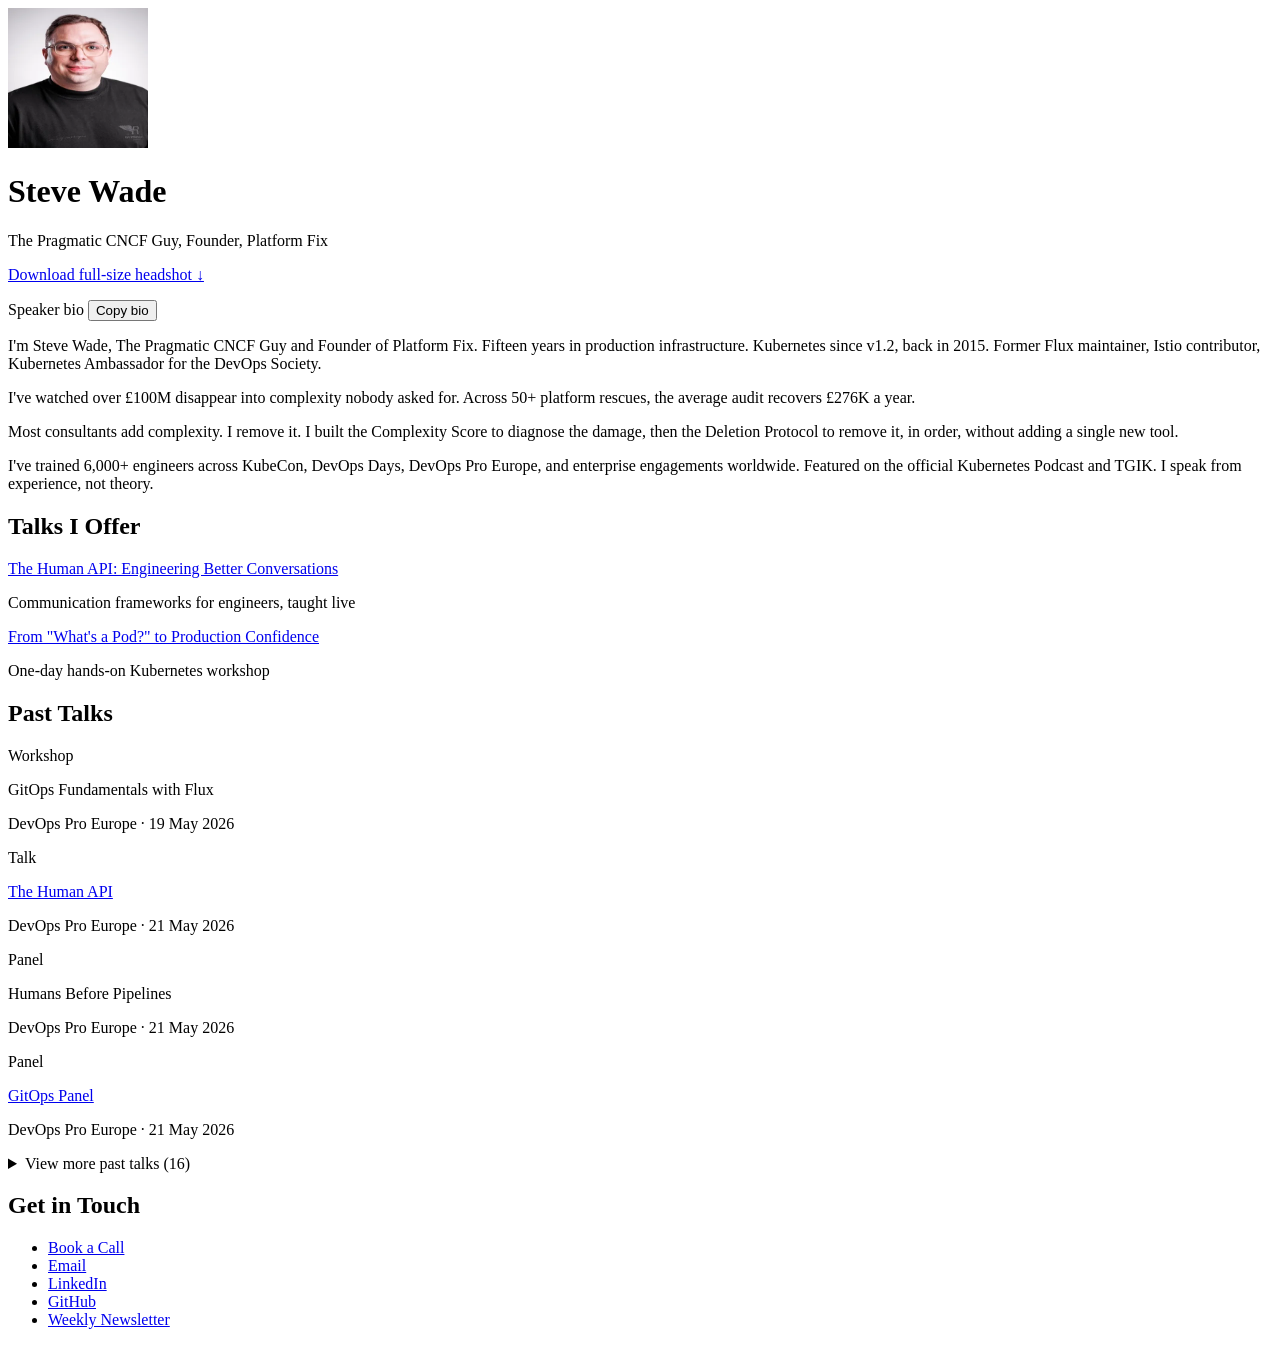
==== site/index.html @ 8104045b "fix(seo): lengthen titles and descriptions to target ranges Homepage title was 21 chars, Human API t" ====
<!DOCTYPE html>
<html lang="en">
<head>
<meta charset="utf-8">
<title>Steve Wade | Kubernetes &amp; Platform Engineering Speaker</title>
<meta name="description" content="Steve Wade, Founder of Platform Fix, speaks on Kubernetes, GitOps, and platform engineering. Speaker bio, headshot, and past talks for conference organisers.">
<meta name="viewport" content="width=device-width, initial-scale=1">
<link rel="canonical" href="https://speaking.stevenwade.xyz/">
<link rel="stylesheet" href="/theme.css">
<meta property="og:type" content="website">
<meta property="og:title" content="Steve Wade | Kubernetes &amp; Platform Engineering Speaker">
<meta property="og:description" content="Steve Wade, Founder of Platform Fix, speaks on Kubernetes, GitOps, and platform engineering. Speaker bio, headshot, and past talks for conference organisers.">
<meta property="og:url" content="https://speaking.stevenwade.xyz/">
<meta property="og:image" content="https://speaking.stevenwade.xyz/og-image.jpg">
<meta name="twitter:card" content="summary_large_image">
<meta name="twitter:title" content="Steve Wade | Kubernetes &amp; Platform Engineering Speaker">
<meta name="twitter:description" content="Steve Wade, Founder of Platform Fix, speaks on Kubernetes, GitOps, and platform engineering. Speaker bio, headshot, and past talks for conference organisers.">
<meta name="twitter:image" content="https://speaking.stevenwade.xyz/og-image.jpg">
<script type="application/ld+json">
{
  "@context": "https://schema.org",
  "@type": "Person",
  "name": "Steve Wade",
  "jobTitle": "Founder",
  "worksFor": {
    "@type": "Organization",
    "name": "Platform Fix",
    "url": "https://platformfix.com"
  },
  "url": "https://speaking.stevenwade.xyz/",
  "image": "https://speaking.stevenwade.xyz/headshot.jpg",
  "description": "Steve Wade, The Pragmatic CNCF Guy and Founder of Platform Fix. Fifteen years in production infrastructure, former Flux maintainer and Istio contributor.",
  "sameAs": [
    "https://www.linkedin.com/in/stevendavidwade",
    "https://github.com/swade1987"
  ]
}
</script>
</head>
<body>
<main>
  <div class="profile">
    <img src="headshot-thumb.webp" alt="Steve Wade headshot" width="140" height="140">
    <div>
      <h1>Steve Wade</h1>
      <p class="tagline">The Pragmatic CNCF Guy, Founder, Platform Fix</p>
      <p class="download-link"><a class="btn" href="headshot.jpg" download="steve-wade-headshot.jpg">Download full-size headshot &darr;</a></p>
    </div>
  </div>

  <section class="card" id="bio-text">
    <div class="bio-header">
      <span class="bio-label">Speaker bio</span>
      <button class="btn" onclick="copyBio(this)" type="button">Copy bio</button>
    </div>
    <p>I'm Steve Wade, The Pragmatic CNCF Guy and Founder of Platform Fix. Fifteen years in production infrastructure. Kubernetes since v1.2, back in 2015. Former Flux maintainer, Istio contributor, Kubernetes Ambassador for the DevOps Society.</p>
    <p>I've watched over &pound;100M disappear into complexity nobody asked for. Across 50+ platform rescues, the average audit recovers &pound;276K a year.</p>
    <p>Most consultants add complexity. I remove it. I built the Complexity Score to diagnose the damage, then the Deletion Protocol to remove it, in order, without adding a single new tool.</p>
    <p>I've trained 6,000+ engineers across KubeCon, DevOps Days, DevOps Pro Europe, and enterprise engagements worldwide. Featured on the official Kubernetes Podcast and TGIK. I speak from experience, not theory.</p>
  </section>

  <script>
    function copyBio(btn) {
      var paras = document.querySelectorAll('#bio-text p');
      var text = Array.prototype.map.call(paras, function (p) { return p.textContent; }).join('\n\n');
      navigator.clipboard.writeText(text).then(function () {
        var original = btn.textContent;
        btn.textContent = 'Copied!';
        setTimeout(function () { btn.textContent = original; }, 1800);
      });
    }
  </script>

  <h2>Talks I Offer</h2>

  <div class="talk">
    <p class="talk-title"><a href="/the-human-api/">The Human API: Engineering Better Conversations</a></p>
    <p class="talk-meta">Communication frameworks for engineers, taught live</p>
  </div>

  <div class="talk">
    <p class="talk-title"><a href="/kubernetes-workshop/">From "What's a Pod?" to Production Confidence</a></p>
    <p class="talk-meta">One-day hands-on Kubernetes workshop</p>
  </div>

  <h2>Past Talks</h2>

  <div class="talk">
    <span class="talk-type">Workshop</span>
    <p class="talk-title">GitOps Fundamentals with Flux</p>
    <p class="talk-meta">DevOps Pro Europe &middot; 19 May 2026</p>
  </div>

  <div class="talk">
    <span class="talk-type">Talk</span>
    <p class="talk-title"><a href="https://youtu.be/2fij_Pv7ZSc" target="_blank" rel="noopener noreferrer">The Human API</a></p>
    <p class="talk-meta">DevOps Pro Europe &middot; 21 May 2026</p>
  </div>

  <div class="talk">
    <span class="talk-type">Panel</span>
    <p class="talk-title">Humans Before Pipelines</p>
    <p class="talk-meta">DevOps Pro Europe &middot; 21 May 2026</p>
  </div>

  <div class="talk">
    <span class="talk-type">Panel</span>
    <p class="talk-title"><a href="https://www.youtube.com/watch?v=1X2pYJEG4f4" target="_blank" rel="noopener noreferrer">GitOps Panel</a></p>
    <p class="talk-meta">DevOps Pro Europe &middot; 21 May 2026</p>
  </div>

  <details class="archive">
    <summary>View more past talks (16)</summary>

    <div class="archive-year">
      <h3>2026</h3>
      <ul class="archive-list">
        <li><a href="https://www.youtube.com/watch?v=ks_AOMNWQWc" target="_blank" rel="noopener noreferrer">&#127909; The Human API</a><span class="archive-venue">DevOps Society Meetup, Manchester</span></li>
      </ul>
    </div>

    <div class="archive-year">
      <h3>2025</h3>
      <ul class="archive-list">
        <li><a href="https://youtu.be/XFYAQLcTFgk?si=hisuAzsp-po0Euwy" target="_blank" rel="noopener noreferrer">&#127909; The Killer Question: How One Sentence Can Transform Your Engineering Career</a><span class="archive-venue">DevFest 2025, Prague</span></li>
        <li><a href="https://youtu.be/n9u12Jeu8aQ?si=WBEaSWqlcIb8wBUz" target="_blank" rel="noopener noreferrer">&#127909; The CFO Question That Exposed &pound;2.3M in Hidden Risk</a><span class="archive-venue">BitSummit 2025, Hamburg</span></li>
        <li><a href="https://youtu.be/y7paDQ8Ic0w?si=UZNd16hfWr17sKcZ" target="_blank" rel="noopener noreferrer">&#127909; How GitOps Enabled Us to Answer an Unanswerable Question</a><span class="archive-venue">DevOps Pro Europe 2025</span></li>
        <li><a href="https://youtu.be/Pmba7R4_4oU?si=Wd9U8ZKTgesaHx2R" target="_blank" rel="noopener noreferrer">&#127909; Cloud Native Wheel of Fortune</a><span class="archive-venue">KubeCon EU 2025, London</span></li>
        <li><a href="https://youtu.be/_0IAqK4pv-U?si=IsDF3-JOT4vLPnkZ" target="_blank" rel="noopener noreferrer">&#127909; The Human API</a><span class="archive-venue">SRE Days London</span></li>
        <li><a href="https://www.youtube.com/watch?v=uN-zcIQXL70" target="_blank" rel="noopener noreferrer">&#127909; The Human API</a><span class="archive-venue">DevOps Society x Veracode Meetup, London</span></li>
      </ul>
    </div>

    <div class="archive-year">
      <h3>2024</h3>
      <ul class="archive-list">
        <li><a href="https://www.youtube.com/watch?v=4kyrSHQuDTk" target="_blank" rel="noopener noreferrer">&#127909; From Free-Kicks to Git Commits</a><span class="archive-venue">KCD UK and others</span></li>
        <li><a href="https://open.spotify.com/episode/6Cvyct2mT0p7BdOMbfkCv9?si=8f26a2a396c64578" target="_blank" rel="noopener noreferrer">&#127911; DevSecOps Overflow Podcast, S4E8</a><span class="archive-venue">Podcast</span></li>
        <li><a href="https://open.spotify.com/episode/0C7IUJ1dolPYDisKfCgA8K?si=G1m0zz_iRvegDjMHFjxdKA" target="_blank" rel="noopener noreferrer">&#127911; We Chat Tech Podcast, Episode 001</a><span class="archive-venue">Podcast</span></li>
        <li><a href="https://www.youtube.com/watch?v=qJ6UhKfJ3HU" target="_blank" rel="noopener noreferrer">&#127909; The Power of One Question: How GitOps Changed Everything!</a><span class="archive-venue">Civo Navigate Europe, Berlin</span></li>
        <li><a href="https://youtu.be/1IFkQylBrYo" target="_blank" rel="noopener noreferrer">&#127909; How a Football Injury Led to a Cloud-Native Career: The Ultimate Career Pivot!</a><span class="archive-venue">Civo Navigate Europe, Berlin</span></li>
        <li><a href="https://youtu.be/Xa1fjHHfeXg?si=ZU8HqPqwvT7RtdhY" target="_blank" rel="noopener noreferrer">&#127909; The Unanswerable Question</a><span class="archive-venue">DevOps Society</span></li>
      </ul>
    </div>

    <div class="archive-year">
      <h3>2020&ndash;2022</h3>
      <ul class="archive-list">
        <li><a href="https://kubernetespodcast.com/episode/183-consulting/" target="_blank" rel="noopener noreferrer">&#127911; Kubernetes Podcast from Google, Episode 183</a><span class="archive-venue">Podcast</span></li>
        <li><a href="https://www.youtube.com/watch?v=s9zjayZ1oxA" target="_blank" rel="noopener noreferrer">&#127909; Infrastructure as Code &amp; GitOps</a><span class="archive-venue">Rawkode Live</span></li>
        <li><a href="https://www.youtube.com/watch?v=F70wRexHIwg" target="_blank" rel="noopener noreferrer">&#127909; TGIK 127: Introduction to GitOps</a><span class="archive-venue">with Duffie Cooley</span></li>
      </ul>
    </div>
  </details>

  <h2>Get in Touch</h2>
  <ul class="contact-list">
    <li><a href="https://calendly.com/platformfixer/conference-speaking-inquiry" target="_blank" rel="noopener noreferrer">Book a Call</a></li>
    <li><a href="mailto:steve@platformfix.com">Email</a></li>
    <li><a href="https://www.linkedin.com/in/stevendavidwade" target="_blank" rel="noopener noreferrer">LinkedIn</a></li>
    <li><a href="https://github.com/swade1987" target="_blank" rel="noopener noreferrer">GitHub</a></li>
    <li><a href="https://newsletter.platformfix.com/?utm_source=conference&amp;utm_campaign=speaking-site" target="_blank" rel="noopener noreferrer">Weekly Newsletter</a></li>
  </ul>
</main>
</body>
</html>
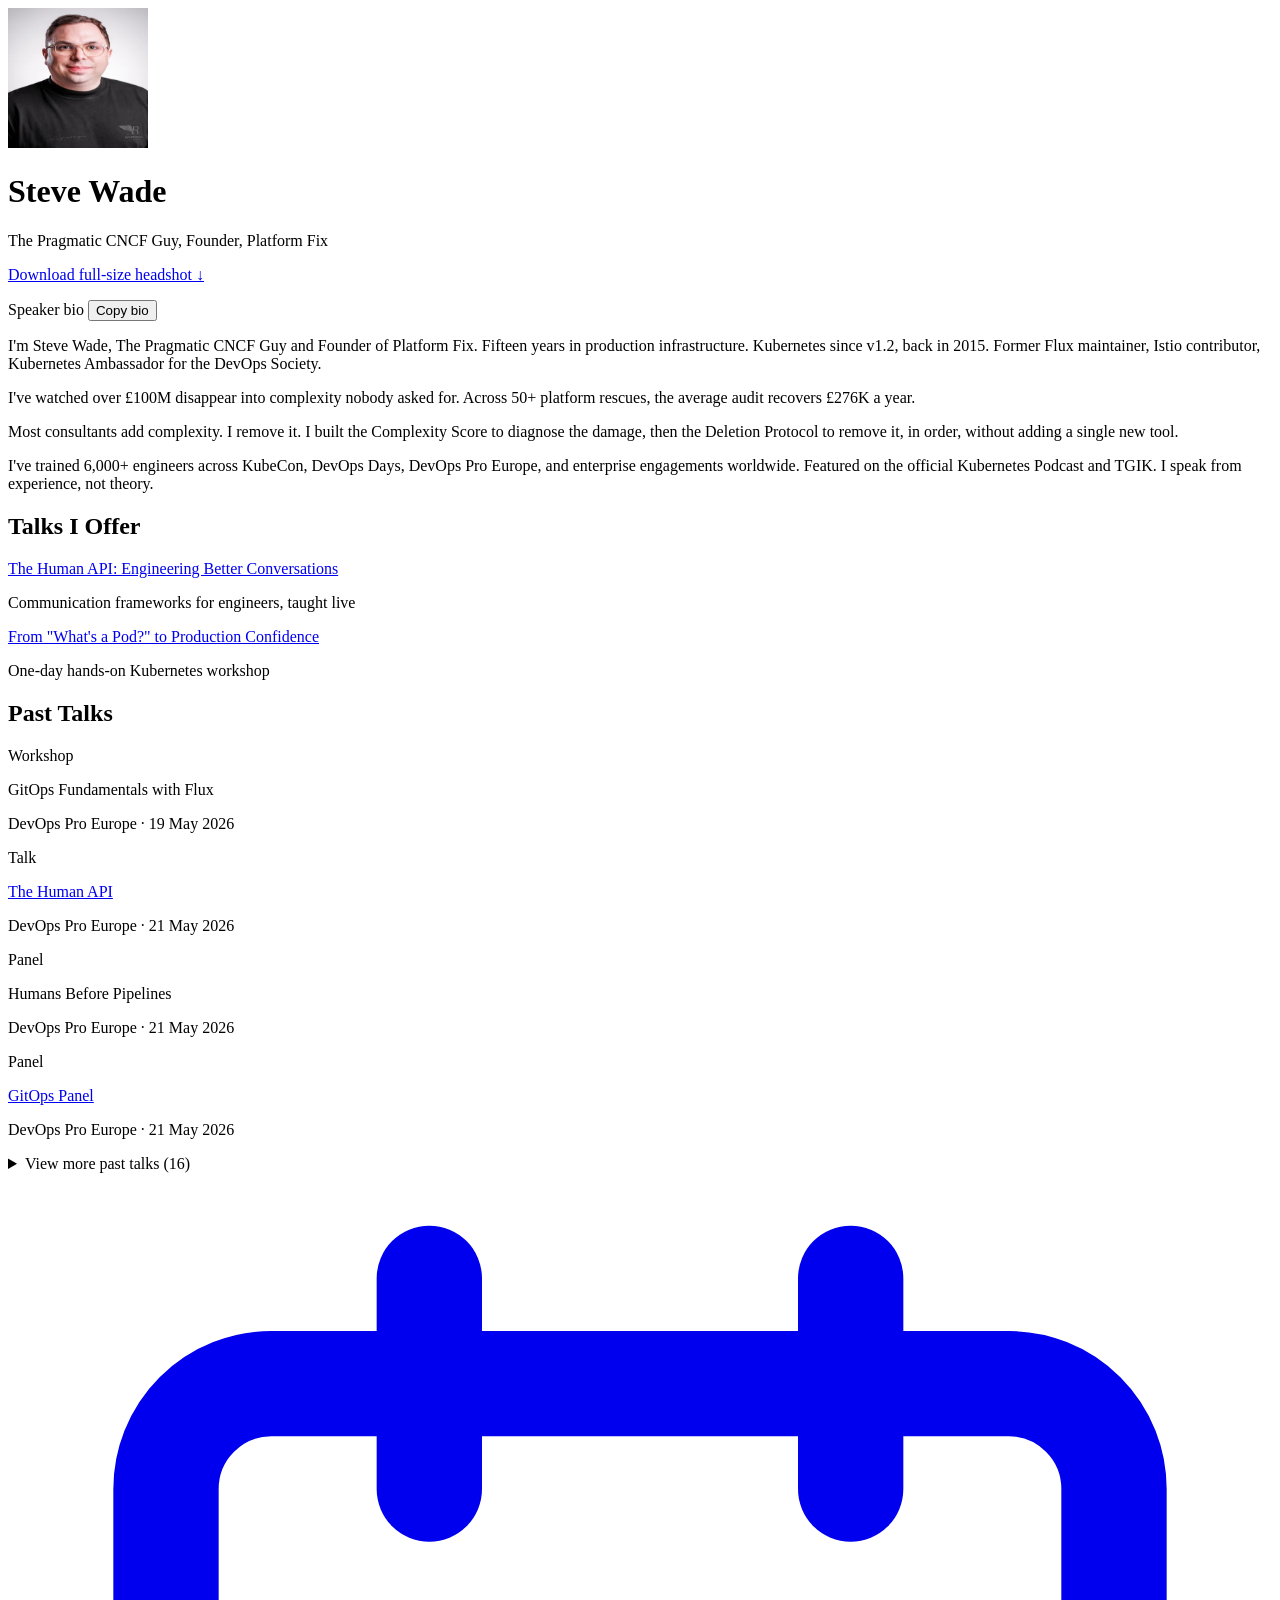
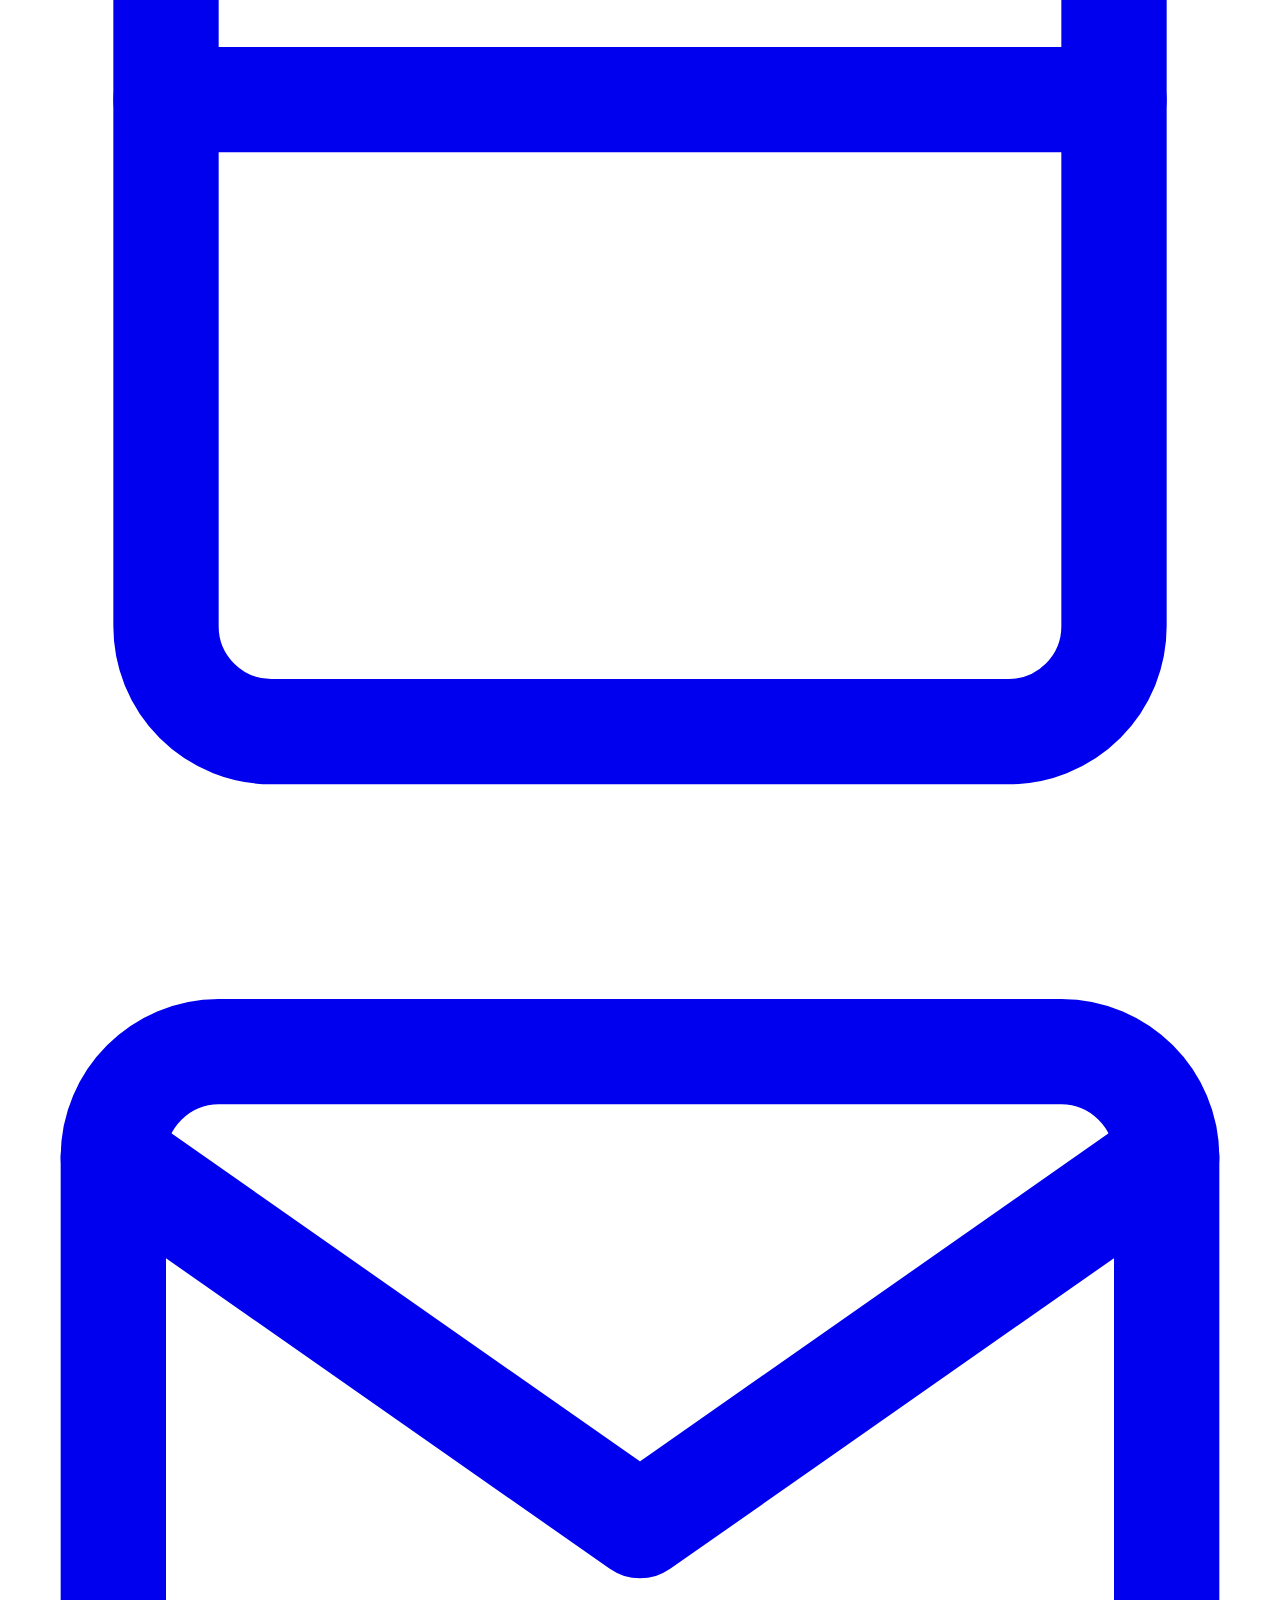
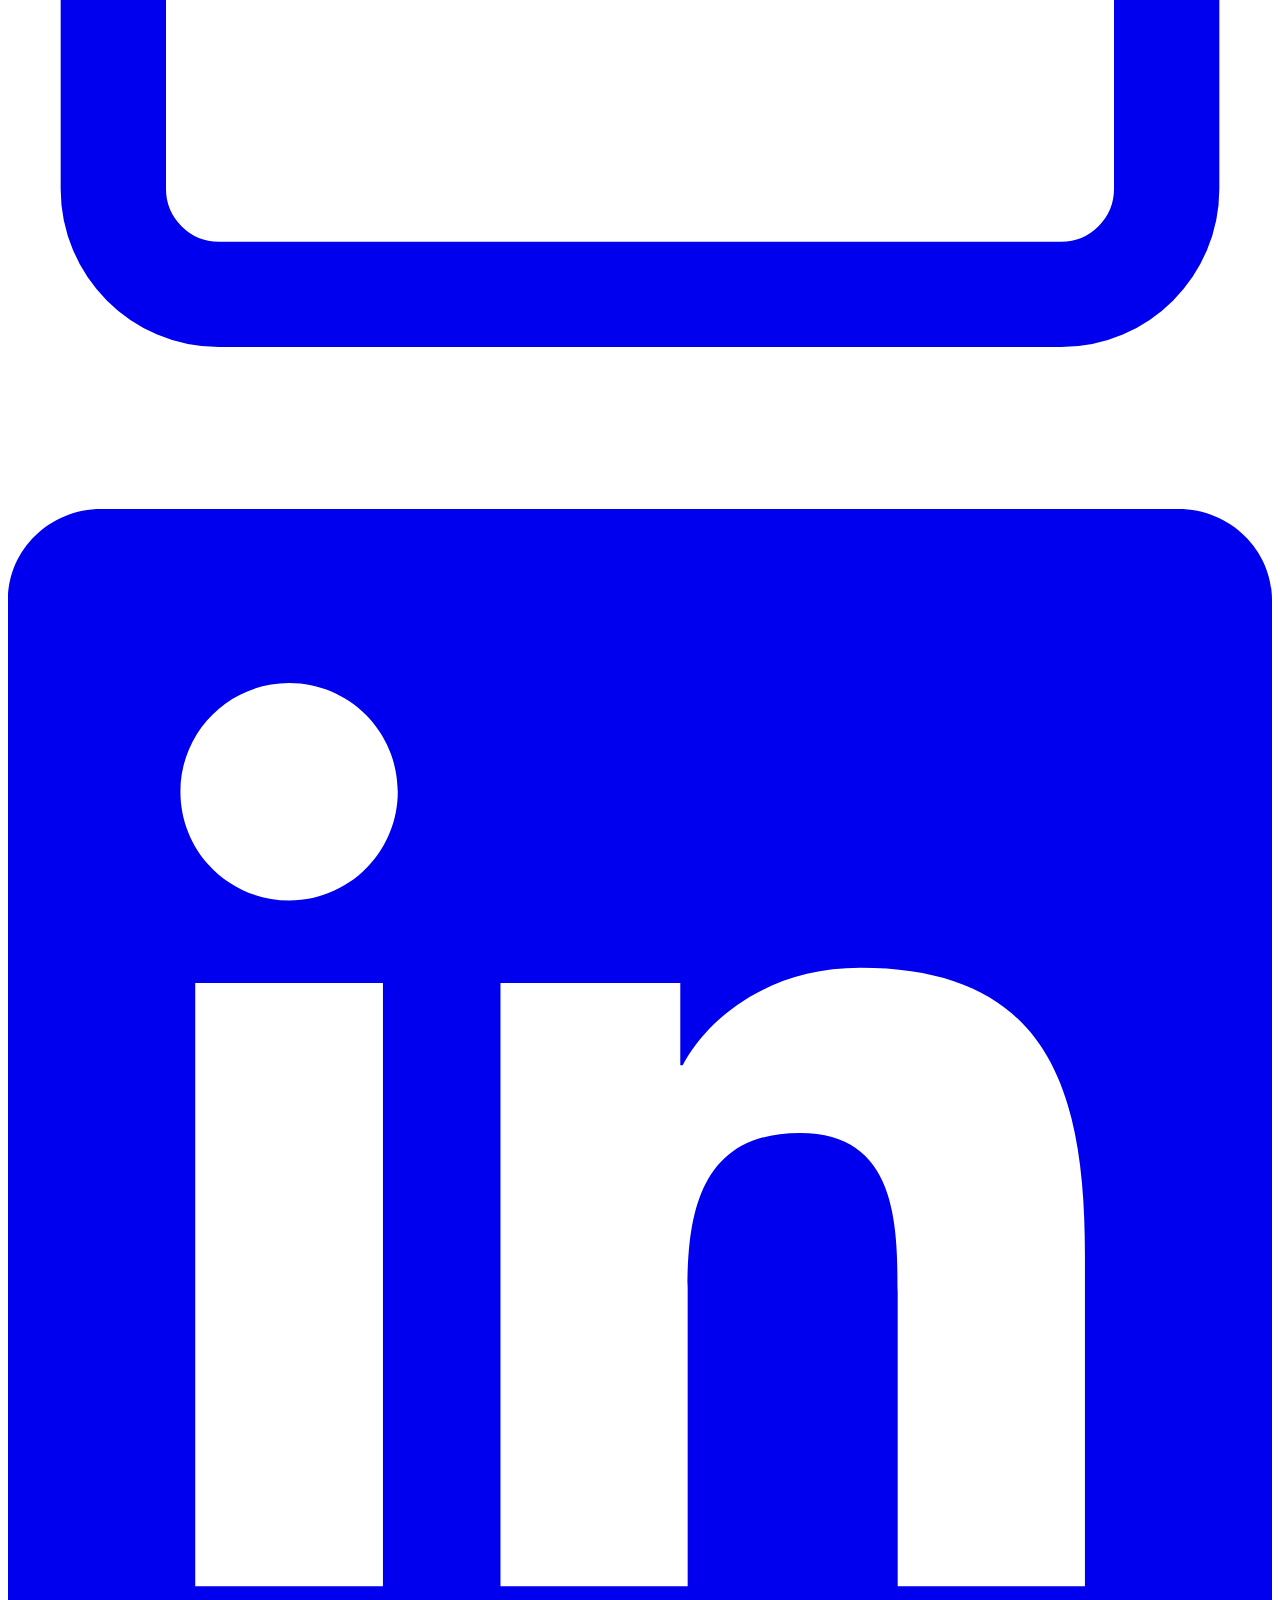
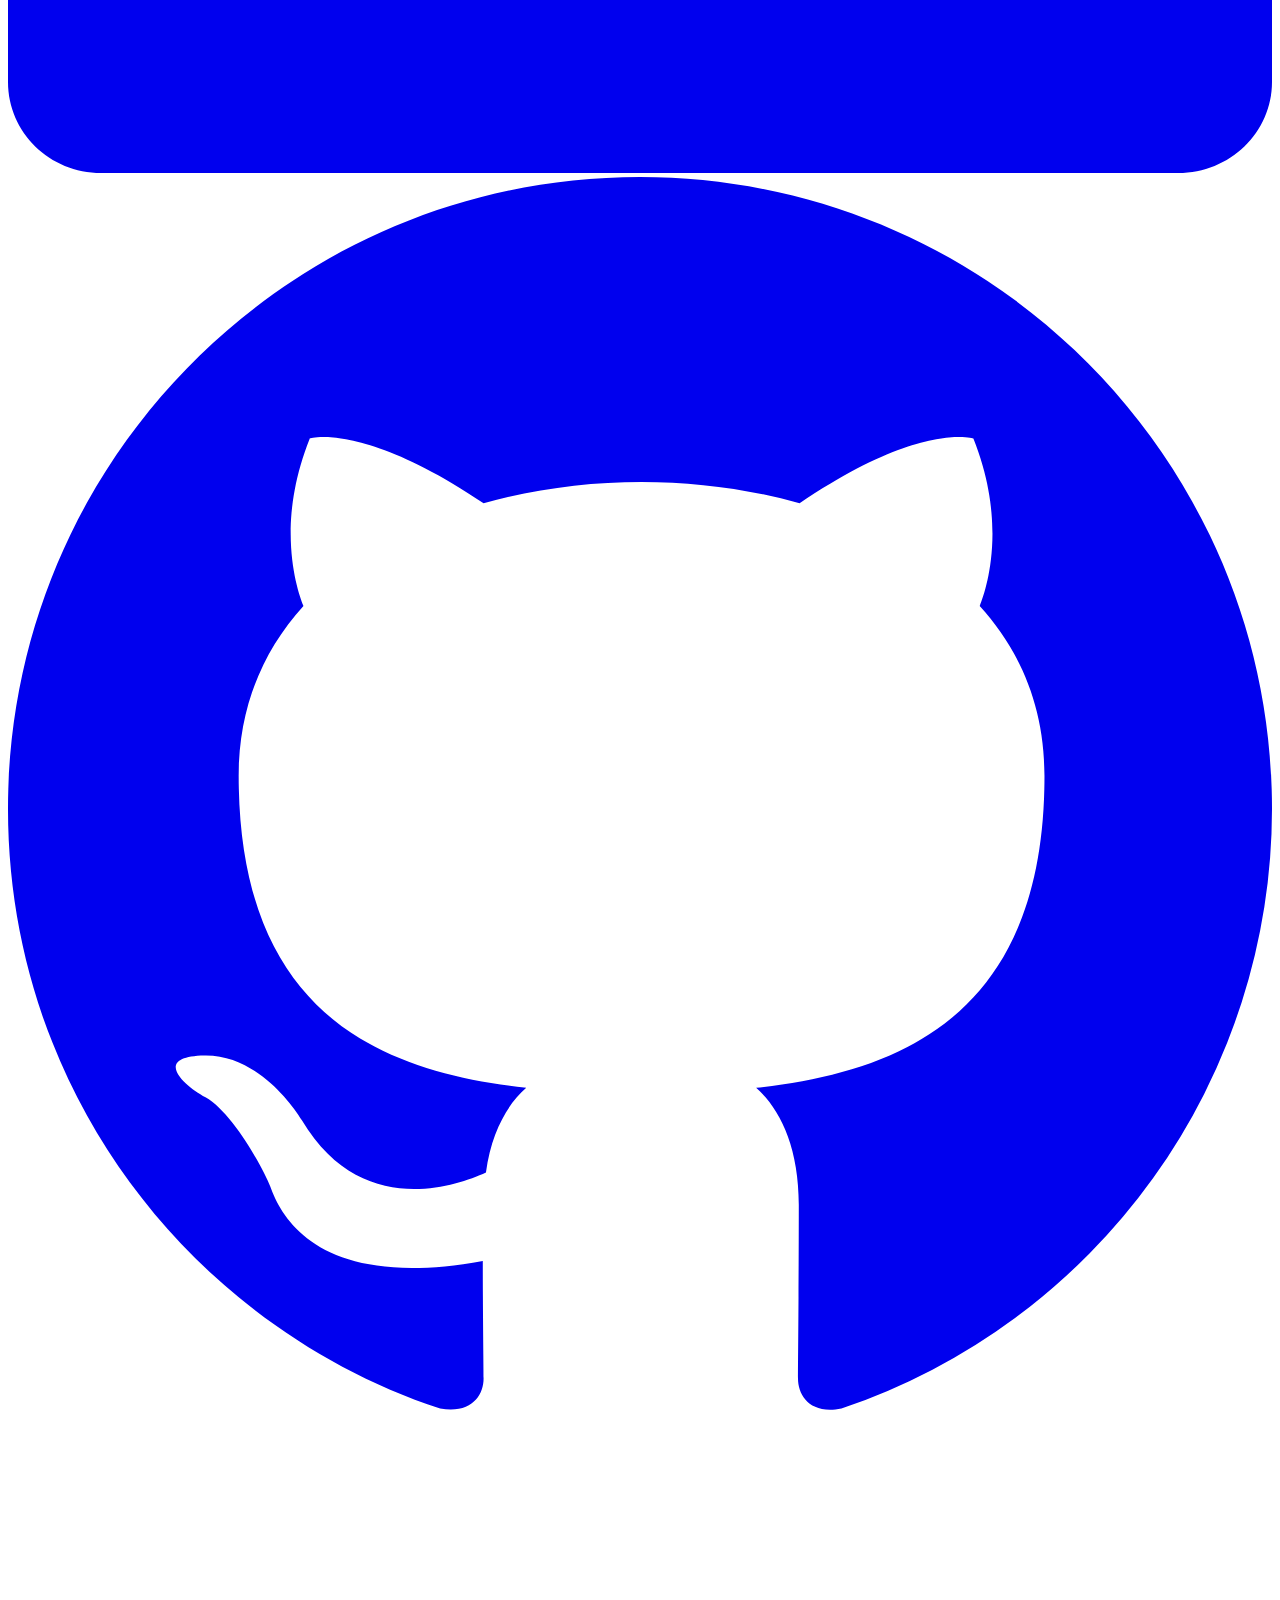
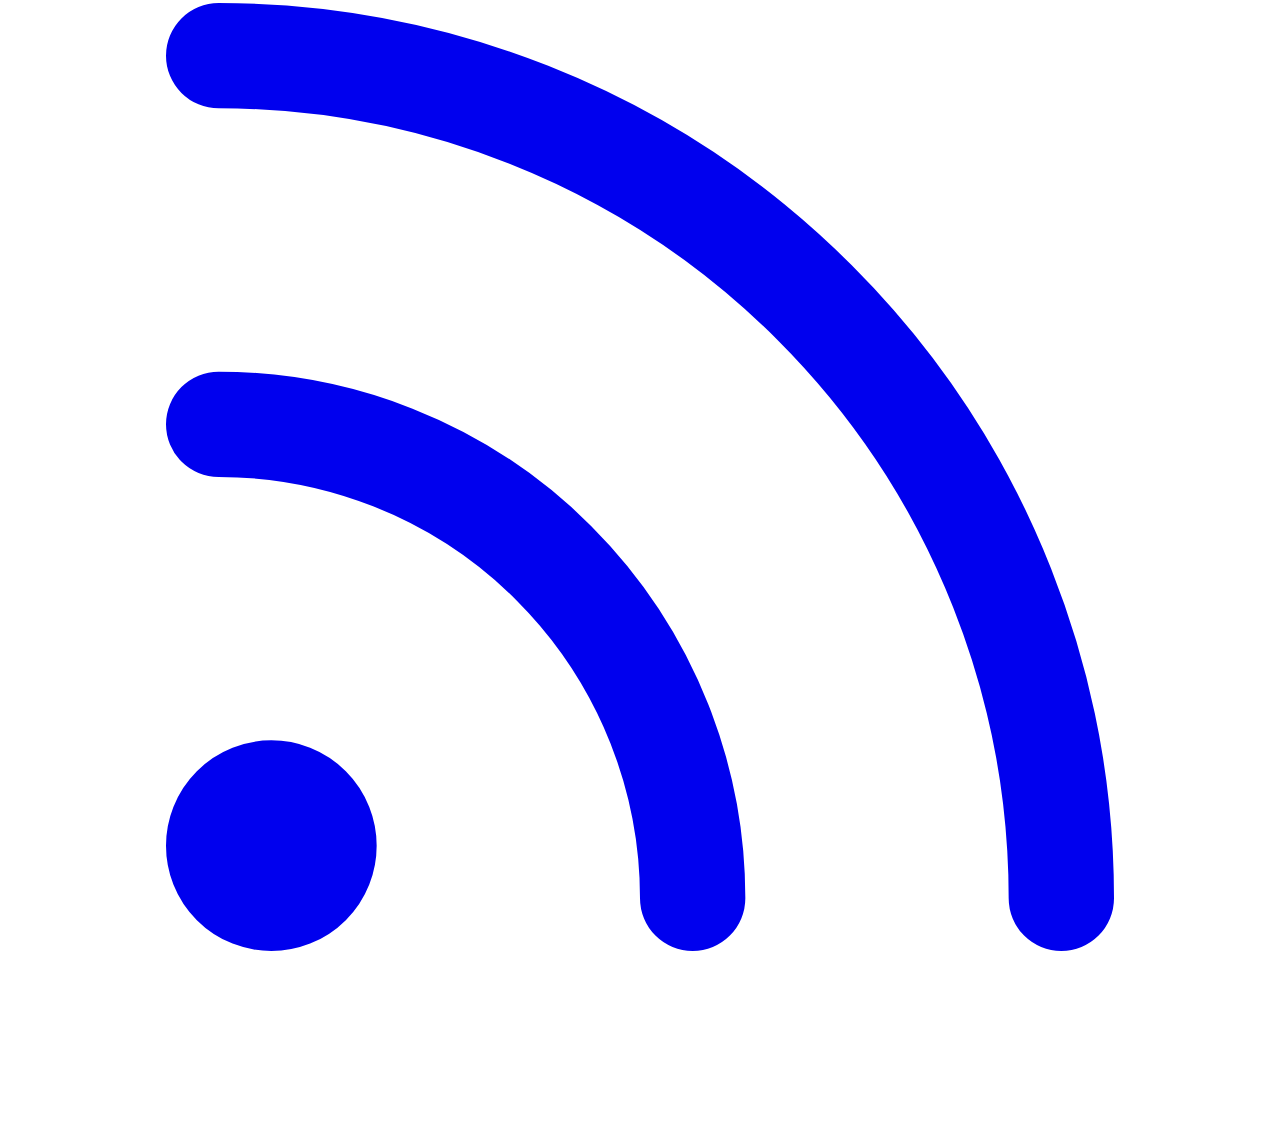
==== commit cc8d590f: "feat(homepage): replace Get in Touch list with an icon footer Book a Call, Email, LinkedIn, GitHub, " ====
--- a/site/index.html
+++ b/site/index.html
@@ -153,14 +153,23 @@
     </div>
   </details>
 
-  <h2>Get in Touch</h2>
-  <ul class="contact-list">
-    <li><a href="https://calendly.com/platformfixer/conference-speaking-inquiry" target="_blank" rel="noopener noreferrer">Book a Call</a></li>
-    <li><a href="mailto:steve@platformfix.com">Email</a></li>
-    <li><a href="https://www.linkedin.com/in/stevendavidwade" target="_blank" rel="noopener noreferrer">LinkedIn</a></li>
-    <li><a href="https://github.com/swade1987" target="_blank" rel="noopener noreferrer">GitHub</a></li>
-    <li><a href="https://newsletter.platformfix.com/?utm_source=conference&amp;utm_campaign=speaking-site" target="_blank" rel="noopener noreferrer">Weekly Newsletter</a></li>
-  </ul>
+  <footer class="icon-footer">
+    <a href="https://calendly.com/platformfixer/conference-speaking-inquiry" target="_blank" rel="noopener noreferrer" aria-label="Book a call" title="Book a Call">
+      <svg viewBox="0 0 24 24" fill="none" stroke="currentColor" stroke-width="2" stroke-linecap="round" stroke-linejoin="round"><rect x="3" y="4" width="18" height="18" rx="2" ry="2"></rect><line x1="16" y1="2" x2="16" y2="6"></line><line x1="8" y1="2" x2="8" y2="6"></line><line x1="3" y1="10" x2="21" y2="10"></line></svg>
+    </a>
+    <a href="mailto:steve@platformfix.com" aria-label="Email" title="Email">
+      <svg viewBox="0 0 24 24" fill="none" stroke="currentColor" stroke-width="2" stroke-linecap="round" stroke-linejoin="round"><path d="M4 4h16c1.1 0 2 .9 2 2v12c0 1.1-.9 2-2 2H4c-1.1 0-2-.9-2-2V6c0-1.1.9-2 2-2z"></path><polyline points="22,6 12,13 2,6"></polyline></svg>
+    </a>
+    <a href="https://www.linkedin.com/in/stevendavidwade" target="_blank" rel="noopener noreferrer" aria-label="LinkedIn" title="LinkedIn">
+      <svg viewBox="0 0 24 24" fill="currentColor"><path d="M20.447 20.452h-3.554v-5.569c0-1.328-.027-3.037-1.852-3.037-1.853 0-2.136 1.445-2.136 2.939v5.667H9.351V9h3.414v1.561h.046c.477-.9 1.637-1.85 3.37-1.85 3.601 0 4.267 2.37 4.267 5.455v6.286zM5.337 7.433c-1.144 0-2.063-.926-2.063-2.065 0-1.138.92-2.063 2.063-2.063 1.14 0 2.064.925 2.064 2.063 0 1.139-.925 2.065-2.064 2.065zm1.782 13.019H3.555V9h3.564v11.452zM22.225 0H1.771C.792 0 0 .774 0 1.729v20.542C0 23.227.792 24 1.771 24h20.451C23.2 24 24 23.227 24 22.271V1.729C24 .774 23.2 0 22.222 0h.003z"></path></svg>
+    </a>
+    <a href="https://github.com/swade1987" target="_blank" rel="noopener noreferrer" aria-label="GitHub" title="GitHub">
+      <svg viewBox="0 0 16 16" fill="currentColor"><path d="M8 0C3.58 0 0 3.58 0 8c0 3.54 2.29 6.53 5.47 7.59.4.07.55-.17.55-.38 0-.19-.01-.82-.01-1.49-2.01.37-2.53-.49-2.69-.94-.09-.23-.48-.94-.82-1.13-.28-.15-.68-.52-.01-.53.63-.01 1.08.58 1.23.82.72 1.21 1.87.87 2.33.66.07-.52.28-.87.51-1.07-1.78-.2-3.64-.89-3.64-3.95 0-.87.31-1.59.82-2.15-.08-.2-.36-1.02.08-2.12 0 0 .67-.21 2.2.82.64-.18 1.32-.27 2-.27.68 0 1.36.09 2 .27 1.53-1.04 2.2-.82 2.2-.82.44 1.1.16 1.92.08 2.12.51.56.82 1.27.82 2.15 0 3.07-1.87 3.75-3.65 3.95.29.25.54.73.54 1.48 0 1.07-.01 1.93-.01 2.2 0 .21.15.46.55.38A8.013 8.013 0 0 0 16 8c0-4.42-3.58-8-8-8z"></path></svg>
+    </a>
+    <a href="https://newsletter.platformfix.com/?utm_source=conference&amp;utm_campaign=speaking-site" target="_blank" rel="noopener noreferrer" aria-label="Weekly Newsletter" title="Weekly Newsletter">
+      <svg viewBox="0 0 24 24" fill="none" stroke="currentColor" stroke-width="2" stroke-linecap="round" stroke-linejoin="round"><path d="M4 11a9 9 0 0 1 9 9"></path><path d="M4 4a16 16 0 0 1 16 16"></path><circle cx="5" cy="19" r="1"></circle></svg>
+    </a>
+  </footer>
 </main>
 </body>
 </html>
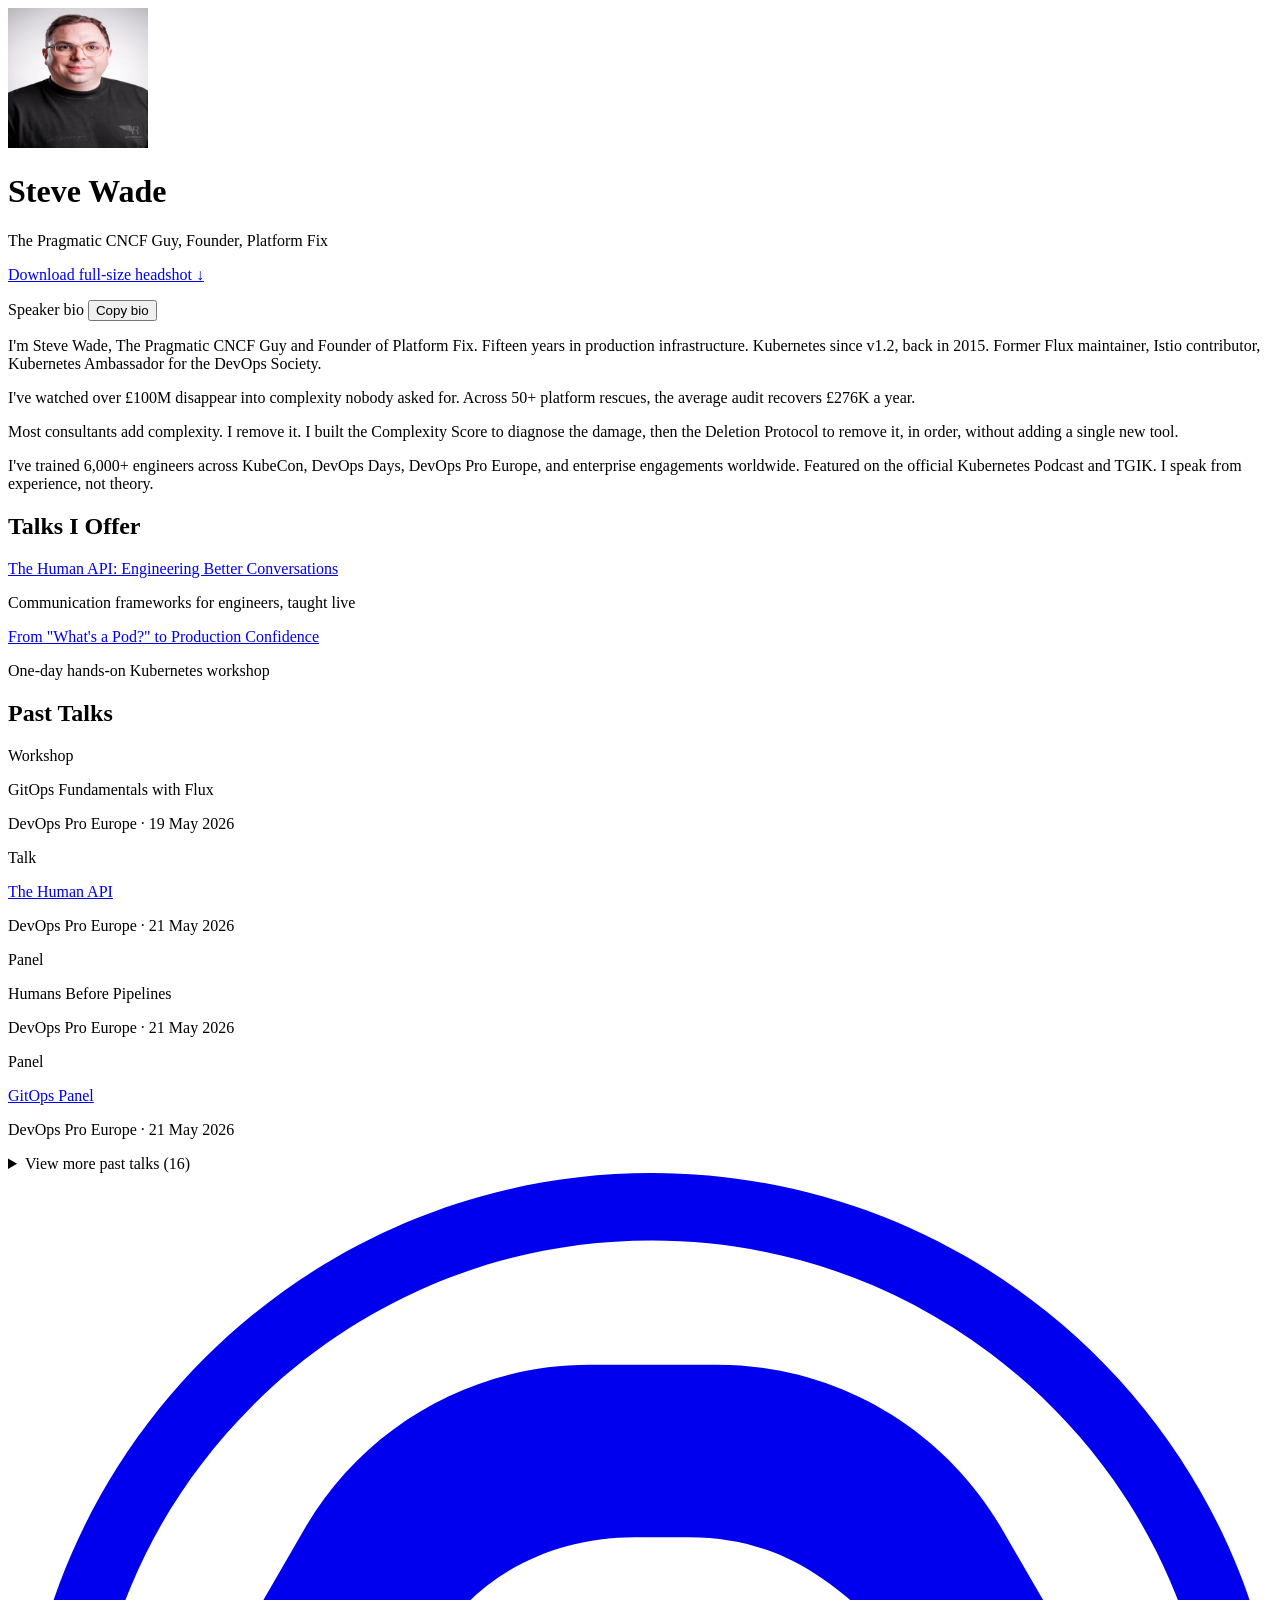
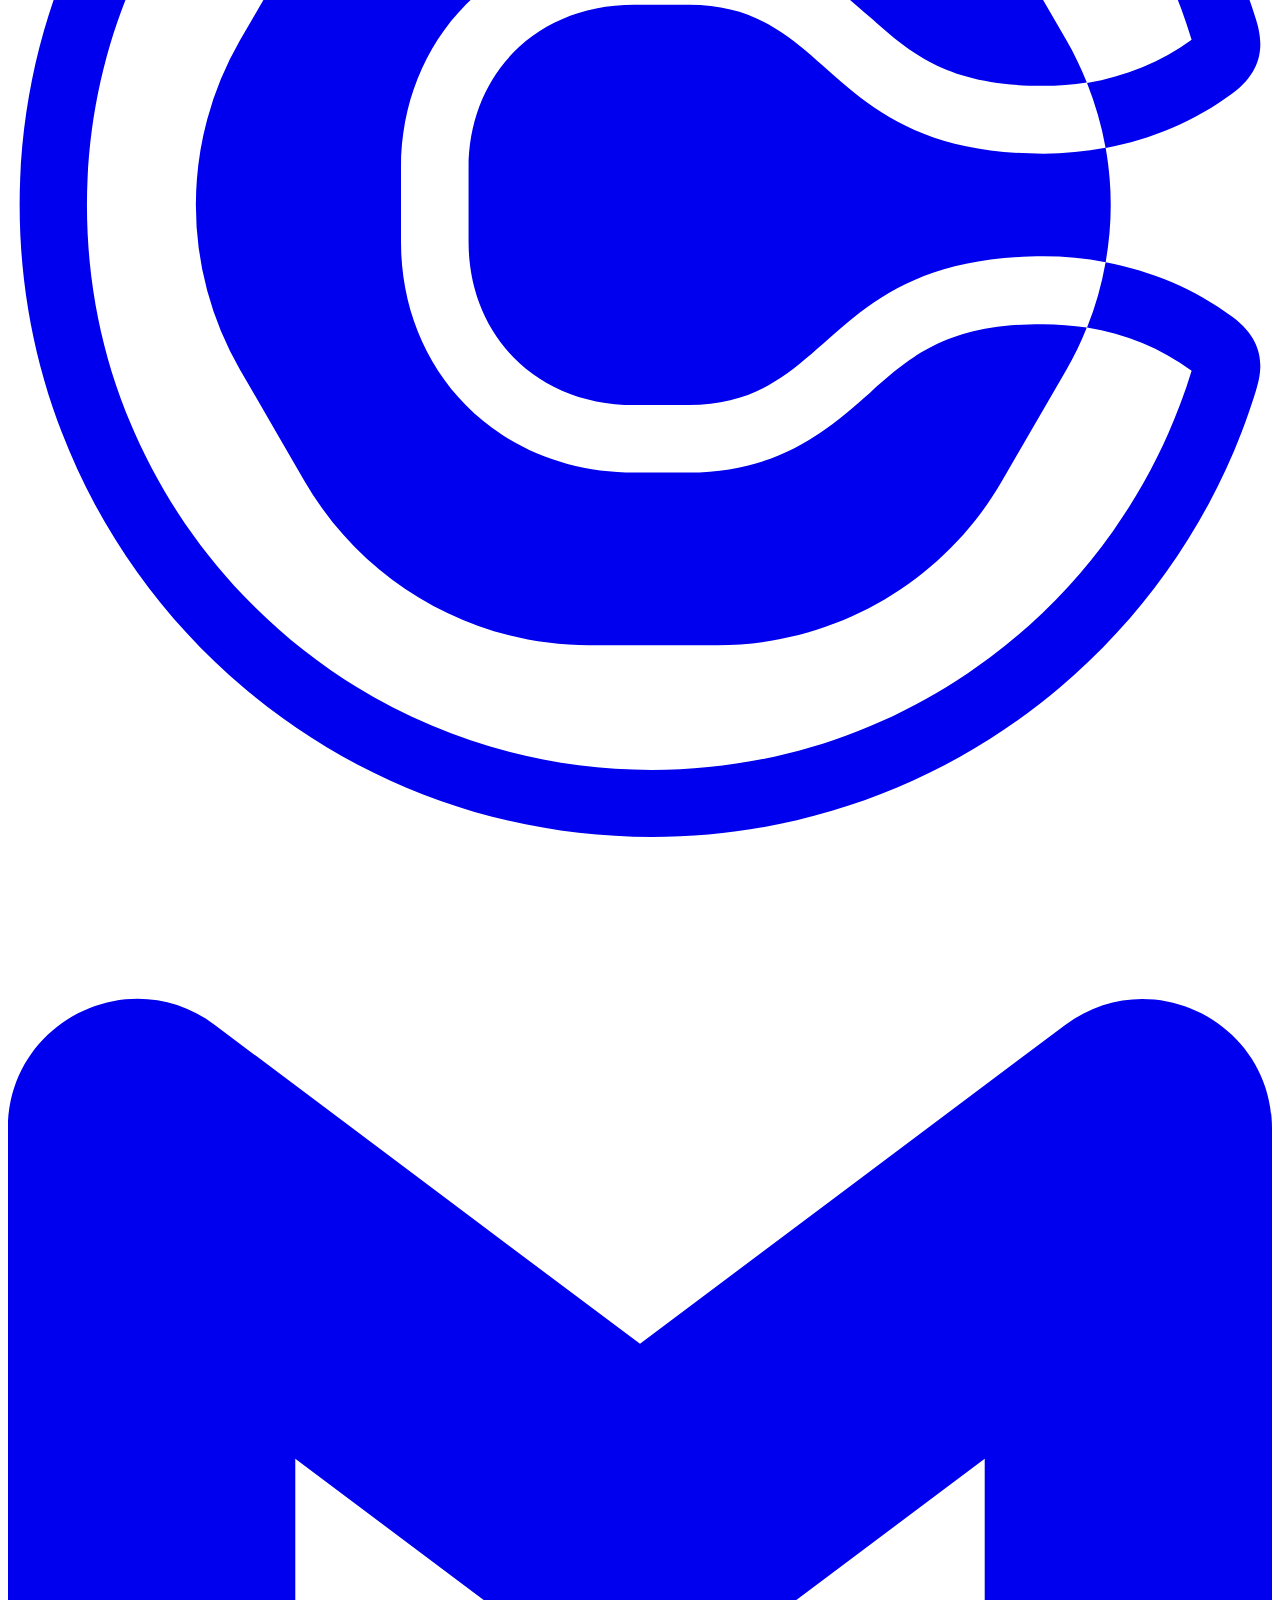
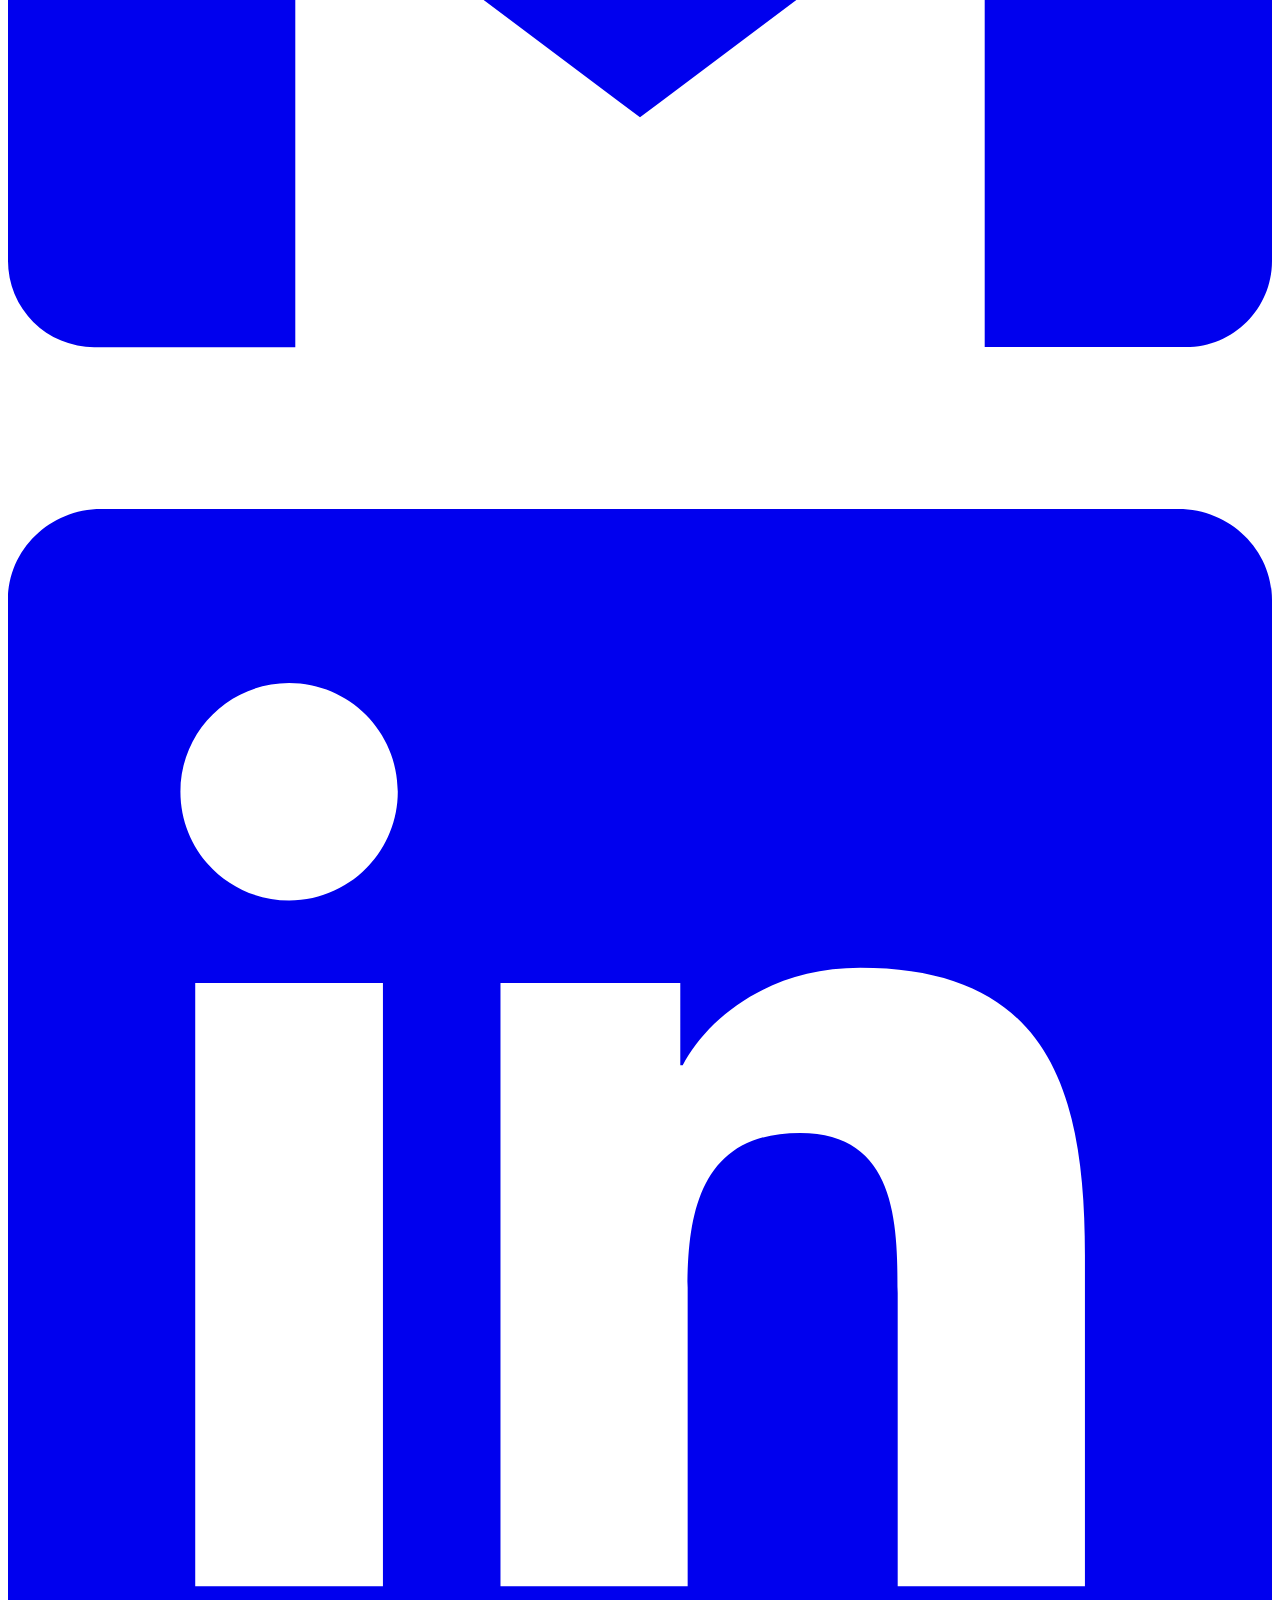
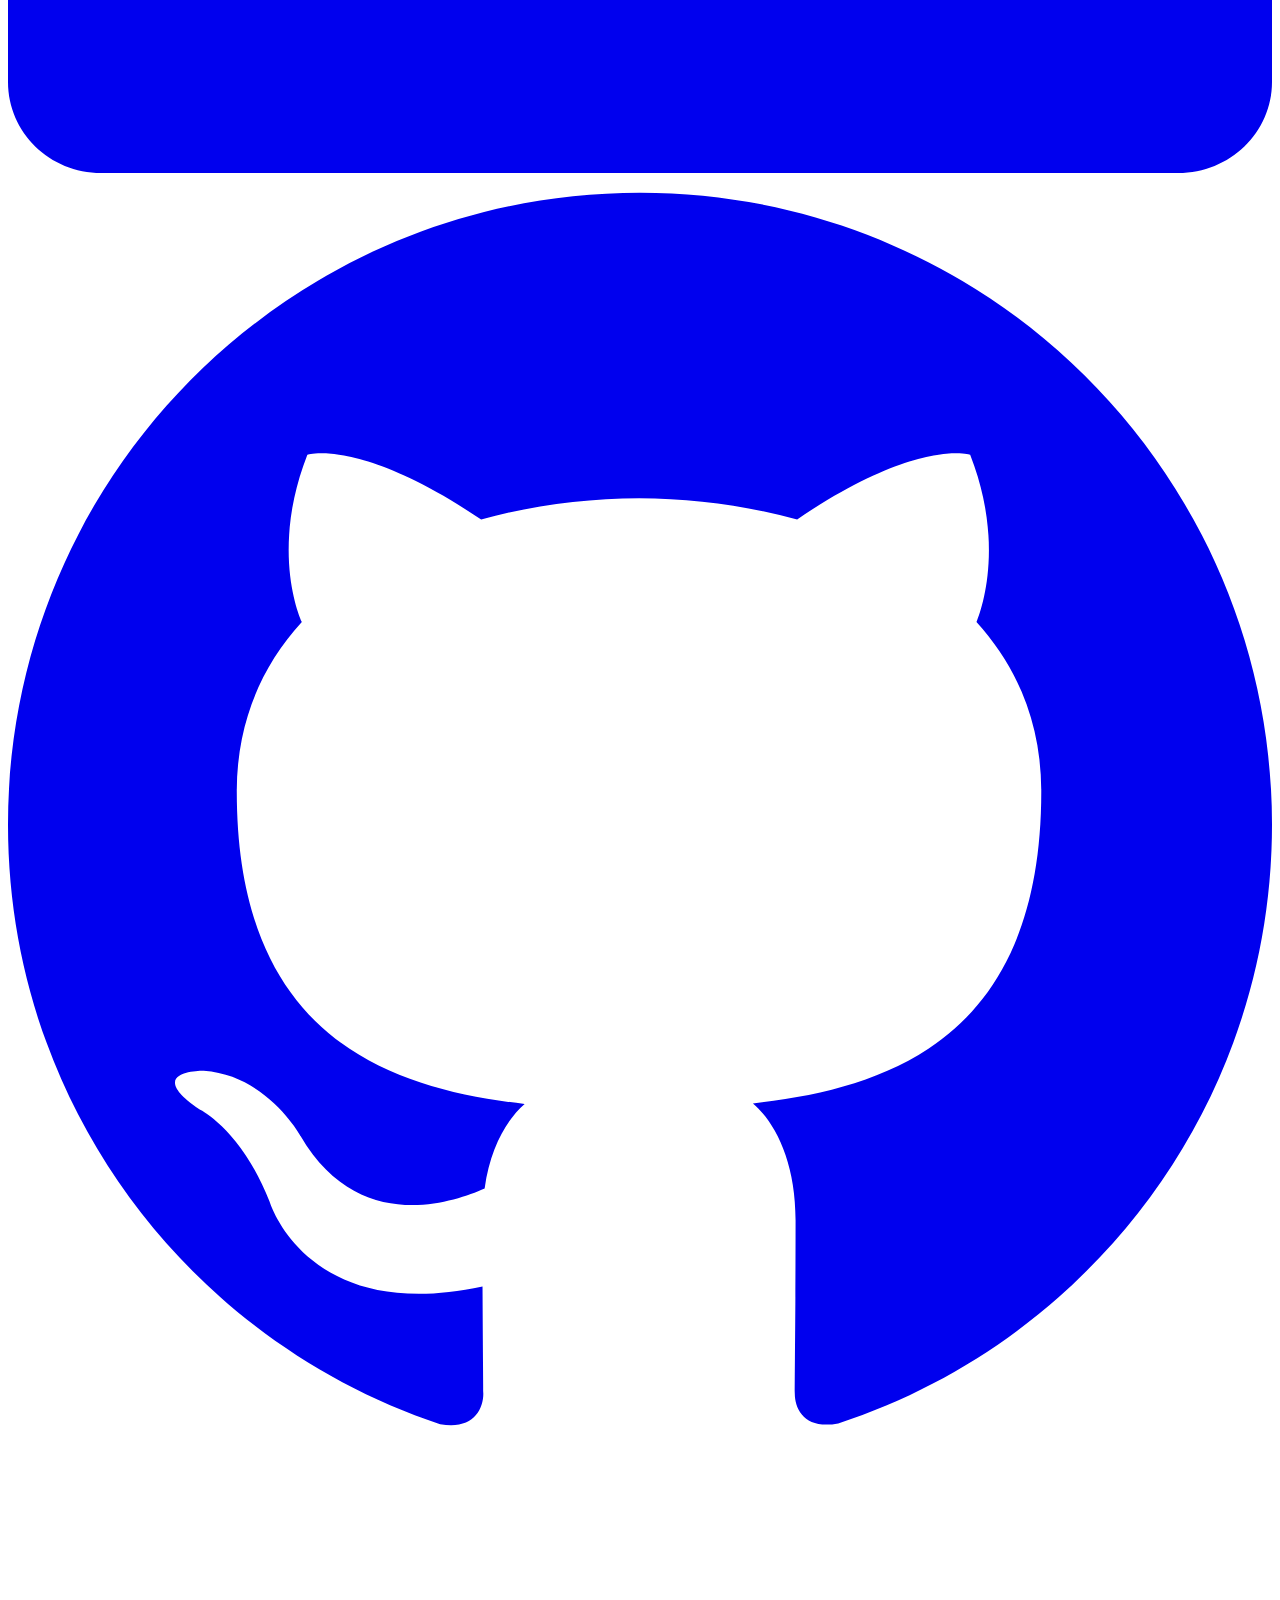
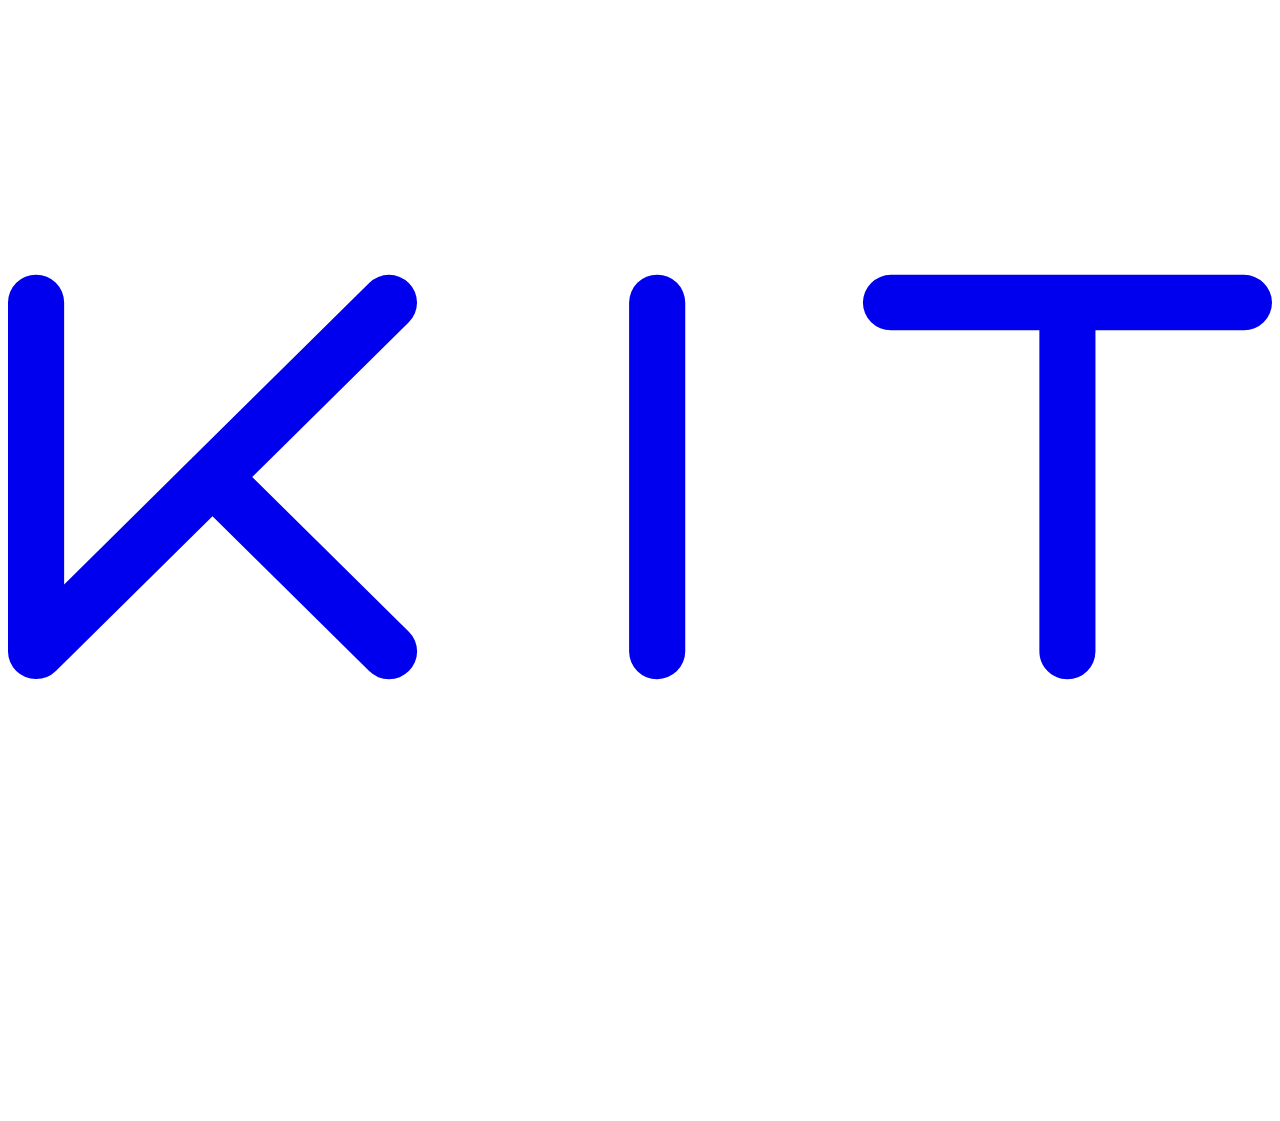
==== commit c7acf2b3: "fix(footer): use real Simple Icons instead of hand-drawn SVGs The previous footer's calendar/mail/rs" ====
--- a/site/index.html
+++ b/site/index.html
@@ -155,19 +155,19 @@
 
   <footer class="icon-footer">
     <a href="https://calendly.com/platformfixer/conference-speaking-inquiry" target="_blank" rel="noopener noreferrer" aria-label="Book a call" title="Book a Call">
-      <svg viewBox="0 0 24 24" fill="none" stroke="currentColor" stroke-width="2" stroke-linecap="round" stroke-linejoin="round"><rect x="3" y="4" width="18" height="18" rx="2" ry="2"></rect><line x1="16" y1="2" x2="16" y2="6"></line><line x1="8" y1="2" x2="8" y2="6"></line><line x1="3" y1="10" x2="21" y2="10"></line></svg>
+      <svg role="img" viewBox="0 0 24 24" xmlns="http://www.w3.org/2000/svg" fill="currentColor"><title>Calendly</title><path d="M19.655 14.262c.281 0 .557.023.828.064 0 .005-.005.01-.005.014-.105.267-.234.534-.381.786l-1.219 2.106c-1.112 1.936-3.177 3.127-5.411 3.127h-2.432c-2.23 0-4.294-1.191-5.412-3.127l-1.218-2.106a6.251 6.251 0 0 1 0-6.252l1.218-2.106C6.736 4.832 8.8 3.641 11.035 3.641h2.432c2.23 0 4.294 1.191 5.411 3.127l1.219 2.106c.147.252.271.519.381.786 0 .004.005.009.005.014-.267.041-.543.064-.828.064-1.816 0-2.501-.607-3.291-1.306-.764-.676-1.711-1.517-3.44-1.517h-1.029c-1.251 0-2.387.455-3.2 1.278-.796.805-1.233 1.904-1.233 3.099v1.411c0 1.196.437 2.295 1.233 3.099.813.823 1.949 1.278 3.2 1.278h1.034c1.729 0 2.676-.841 3.439-1.517.791-.703 1.471-1.306 3.287-1.301Zm.005-3.237c.399 0 .794-.036 1.179-.11-.002-.004-.002-.01-.002-.014-.073-.414-.193-.823-.349-1.218.731-.12 1.407-.396 1.986-.819 0-.004-.005-.013-.005-.018-.331-1.085-.832-2.101-1.489-3.03-.649-.915-1.435-1.719-2.331-2.395-1.867-1.398-4.088-2.138-6.428-2.138-1.448 0-2.855.28-4.175.841-1.273.543-2.423 1.315-3.407 2.299S2.878 6.552 2.341 7.83c-.557 1.324-.842 2.726-.842 4.175 0 1.448.281 2.855.842 4.174.542 1.274 1.314 2.423 2.298 3.407s2.129 1.761 3.407 2.299c1.324.556 2.727.841 4.175.841 2.34 0 4.561-.74 6.428-2.137a10.815 10.815 0 0 0 2.331-2.396c.652-.929 1.158-1.949 1.489-3.03 0-.004.005-.014.005-.018-.579-.423-1.255-.699-1.986-.819.161-.395.276-.804.349-1.218.005-.009.005-.014.005-.023.869.166 1.692.506 2.404 1.035.685.505.552 1.075.446 1.416C22.184 20.437 17.619 24 12.221 24c-6.625 0-12-5.375-12-12s5.37-12 12-12c5.398 0 9.963 3.563 11.471 8.464.106.341.239.915-.446 1.421-.717.529-1.535.873-2.404 1.034.128.716.128 1.45 0 2.166-.387-.074-.782-.11-1.182-.11-4.184 0-3.968 2.823-6.736 2.823h-1.029c-1.899 0-3.15-1.357-3.15-3.095v-1.411c0-1.738 1.251-3.094 3.15-3.094h1.034c2.768 0 2.552 2.823 6.731 2.827Z"/></svg>
     </a>
     <a href="mailto:steve@platformfix.com" aria-label="Email" title="Email">
-      <svg viewBox="0 0 24 24" fill="none" stroke="currentColor" stroke-width="2" stroke-linecap="round" stroke-linejoin="round"><path d="M4 4h16c1.1 0 2 .9 2 2v12c0 1.1-.9 2-2 2H4c-1.1 0-2-.9-2-2V6c0-1.1.9-2 2-2z"></path><polyline points="22,6 12,13 2,6"></polyline></svg>
+      <svg role="img" viewBox="0 0 24 24" xmlns="http://www.w3.org/2000/svg" fill="currentColor"><title>Gmail</title><path d="M24 5.457v13.909c0 .904-.732 1.636-1.636 1.636h-3.819V11.73L12 16.64l-6.545-4.91v9.273H1.636A1.636 1.636 0 0 1 0 19.366V5.457c0-2.023 2.309-3.178 3.927-1.964L5.455 4.64 12 9.548l6.545-4.91 1.528-1.145C21.69 2.28 24 3.434 24 5.457z"/></svg>
     </a>
     <a href="https://www.linkedin.com/in/stevendavidwade" target="_blank" rel="noopener noreferrer" aria-label="LinkedIn" title="LinkedIn">
-      <svg viewBox="0 0 24 24" fill="currentColor"><path d="M20.447 20.452h-3.554v-5.569c0-1.328-.027-3.037-1.852-3.037-1.853 0-2.136 1.445-2.136 2.939v5.667H9.351V9h3.414v1.561h.046c.477-.9 1.637-1.85 3.37-1.85 3.601 0 4.267 2.37 4.267 5.455v6.286zM5.337 7.433c-1.144 0-2.063-.926-2.063-2.065 0-1.138.92-2.063 2.063-2.063 1.14 0 2.064.925 2.064 2.063 0 1.139-.925 2.065-2.064 2.065zm1.782 13.019H3.555V9h3.564v11.452zM22.225 0H1.771C.792 0 0 .774 0 1.729v20.542C0 23.227.792 24 1.771 24h20.451C23.2 24 24 23.227 24 22.271V1.729C24 .774 23.2 0 22.222 0h.003z"></path></svg>
+      <svg role="img" viewBox="0 0 24 24" xmlns="http://www.w3.org/2000/svg" fill="currentColor"><title>LinkedIn</title><path d="M20.447 20.452h-3.554v-5.569c0-1.328-.027-3.037-1.852-3.037-1.853 0-2.136 1.445-2.136 2.939v5.667H9.351V9h3.414v1.561h.046c.477-.9 1.637-1.85 3.37-1.85 3.601 0 4.267 2.37 4.267 5.455v6.286zM5.337 7.433c-1.144 0-2.063-.926-2.063-2.065 0-1.138.92-2.063 2.063-2.063 1.14 0 2.064.925 2.064 2.063 0 1.139-.925 2.065-2.064 2.065zm1.782 13.019H3.555V9h3.564v11.452zM22.225 0H1.771C.792 0 0 .774 0 1.729v20.542C0 23.227.792 24 1.771 24h20.451C23.2 24 24 23.227 24 22.271V1.729C24 .774 23.2 0 22.222 0h.003z"/></svg>
     </a>
     <a href="https://github.com/swade1987" target="_blank" rel="noopener noreferrer" aria-label="GitHub" title="GitHub">
-      <svg viewBox="0 0 16 16" fill="currentColor"><path d="M8 0C3.58 0 0 3.58 0 8c0 3.54 2.29 6.53 5.47 7.59.4.07.55-.17.55-.38 0-.19-.01-.82-.01-1.49-2.01.37-2.53-.49-2.69-.94-.09-.23-.48-.94-.82-1.13-.28-.15-.68-.52-.01-.53.63-.01 1.08.58 1.23.82.72 1.21 1.87.87 2.33.66.07-.52.28-.87.51-1.07-1.78-.2-3.64-.89-3.64-3.95 0-.87.31-1.59.82-2.15-.08-.2-.36-1.02.08-2.12 0 0 .67-.21 2.2.82.64-.18 1.32-.27 2-.27.68 0 1.36.09 2 .27 1.53-1.04 2.2-.82 2.2-.82.44 1.1.16 1.92.08 2.12.51.56.82 1.27.82 2.15 0 3.07-1.87 3.75-3.65 3.95.29.25.54.73.54 1.48 0 1.07-.01 1.93-.01 2.2 0 .21.15.46.55.38A8.013 8.013 0 0 0 16 8c0-4.42-3.58-8-8-8z"></path></svg>
+      <svg role="img" viewBox="0 0 24 24" xmlns="http://www.w3.org/2000/svg" fill="currentColor"><title>GitHub</title><path d="M12 .297c-6.63 0-12 5.373-12 12 0 5.303 3.438 9.8 8.205 11.385.6.113.82-.258.82-.577 0-.285-.01-1.04-.015-2.04-3.338.724-4.042-1.61-4.042-1.61C4.422 18.07 3.633 17.7 3.633 17.7c-1.087-.744.084-.729.084-.729 1.205.084 1.838 1.236 1.838 1.236 1.07 1.835 2.809 1.305 3.495.998.108-.776.417-1.305.76-1.605-2.665-.3-5.466-1.332-5.466-5.93 0-1.31.465-2.38 1.235-3.22-.135-.303-.54-1.523.105-3.176 0 0 1.005-.322 3.3 1.23.96-.267 1.98-.399 3-.405 1.02.006 2.04.138 3 .405 2.28-1.552 3.285-1.23 3.285-1.23.645 1.653.24 2.873.12 3.176.765.84 1.23 1.91 1.23 3.22 0 4.61-2.805 5.625-5.475 5.92.42.36.81 1.096.81 2.22 0 1.606-.015 2.896-.015 3.286 0 .315.21.69.825.57C20.565 22.092 24 17.592 24 12.297c0-6.627-5.373-12-12-12"/></svg>
     </a>
-    <a href="https://newsletter.platformfix.com/?utm_source=conference&amp;utm_campaign=speaking-site" target="_blank" rel="noopener noreferrer" aria-label="Weekly Newsletter" title="Weekly Newsletter">
-      <svg viewBox="0 0 24 24" fill="none" stroke="currentColor" stroke-width="2" stroke-linecap="round" stroke-linejoin="round"><path d="M4 11a9 9 0 0 1 9 9"></path><path d="M4 4a16 16 0 0 1 16 16"></path><circle cx="5" cy="19" r="1"></circle></svg>
+    <a href="https://newsletter.platformfix.com/?utm_source=conference&amp;utm_campaign=speaking-site" target="_blank" rel="noopener noreferrer" aria-label="Weekly Newsletter" title="Weekly Newsletter (Kit)">
+      <svg role="img" viewBox="0 0 24 24" xmlns="http://www.w3.org/2000/svg" fill="currentColor"><title>Kit</title><path d="m3.5 11.633-2.434 2.408V8.687a.53.53 0 0 0-.533-.527.53.53 0 0 0-.533.527v6.624a.528.528 0 0 0 .532.526.533.533 0 0 0 .377-.153l2.974-2.939 2.974 2.94a.535.535 0 0 0 .754 0 .522.522 0 0 0 0-.746l-2.974-2.938L7.61 9.06a.522.522 0 0 0 0-.745.538.538 0 0 0-.753 0l-3.344 3.307c-.003 0-.005.003-.007.005l-.007.006v-.001zm8.826 4.206a.53.53 0 0 1-.533-.526V8.688a.53.53 0 0 1 .533-.528.53.53 0 0 1 .533.528v6.624a.53.53 0 0 1-.533.526v.001zm7.257-6.624v6.098c0 .29.238.526.532.526a.53.53 0 0 0 .533-.526V9.215h2.818A.53.53 0 0 0 24 8.688a.53.53 0 0 0-.533-.527h-6.702a.53.53 0 0 0-.533.527.53.53 0 0 0 .533.527h2.819-.001z"/></svg>
     </a>
   </footer>
 </main>
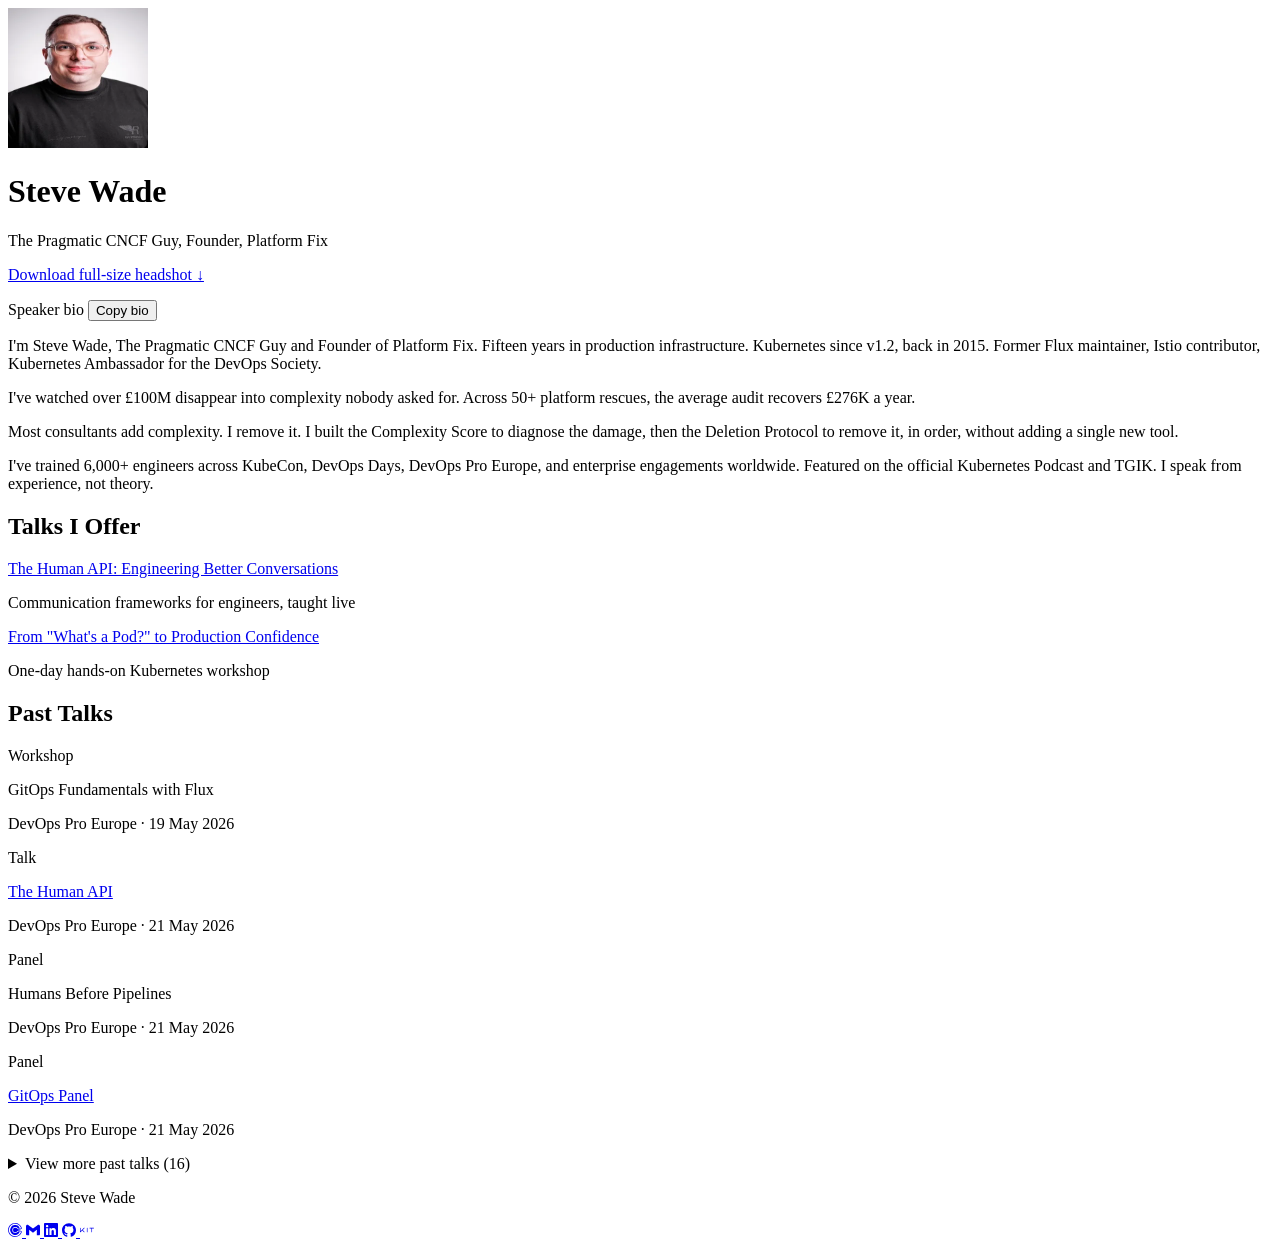
==== commit 57263f2f: "fix(footer): small circular badges, copyright left, icons right Restructured to a single horizontal " ====
--- a/site/index.html
+++ b/site/index.html
@@ -153,22 +153,25 @@
     </div>
   </details>
 
-  <footer class="icon-footer">
-    <a href="https://calendly.com/platformfixer/conference-speaking-inquiry" target="_blank" rel="noopener noreferrer" aria-label="Book a call" title="Book a Call">
-      <svg role="img" viewBox="0 0 24 24" xmlns="http://www.w3.org/2000/svg" fill="currentColor"><title>Calendly</title><path d="M19.655 14.262c.281 0 .557.023.828.064 0 .005-.005.01-.005.014-.105.267-.234.534-.381.786l-1.219 2.106c-1.112 1.936-3.177 3.127-5.411 3.127h-2.432c-2.23 0-4.294-1.191-5.412-3.127l-1.218-2.106a6.251 6.251 0 0 1 0-6.252l1.218-2.106C6.736 4.832 8.8 3.641 11.035 3.641h2.432c2.23 0 4.294 1.191 5.411 3.127l1.219 2.106c.147.252.271.519.381.786 0 .004.005.009.005.014-.267.041-.543.064-.828.064-1.816 0-2.501-.607-3.291-1.306-.764-.676-1.711-1.517-3.44-1.517h-1.029c-1.251 0-2.387.455-3.2 1.278-.796.805-1.233 1.904-1.233 3.099v1.411c0 1.196.437 2.295 1.233 3.099.813.823 1.949 1.278 3.2 1.278h1.034c1.729 0 2.676-.841 3.439-1.517.791-.703 1.471-1.306 3.287-1.301Zm.005-3.237c.399 0 .794-.036 1.179-.11-.002-.004-.002-.01-.002-.014-.073-.414-.193-.823-.349-1.218.731-.12 1.407-.396 1.986-.819 0-.004-.005-.013-.005-.018-.331-1.085-.832-2.101-1.489-3.03-.649-.915-1.435-1.719-2.331-2.395-1.867-1.398-4.088-2.138-6.428-2.138-1.448 0-2.855.28-4.175.841-1.273.543-2.423 1.315-3.407 2.299S2.878 6.552 2.341 7.83c-.557 1.324-.842 2.726-.842 4.175 0 1.448.281 2.855.842 4.174.542 1.274 1.314 2.423 2.298 3.407s2.129 1.761 3.407 2.299c1.324.556 2.727.841 4.175.841 2.34 0 4.561-.74 6.428-2.137a10.815 10.815 0 0 0 2.331-2.396c.652-.929 1.158-1.949 1.489-3.03 0-.004.005-.014.005-.018-.579-.423-1.255-.699-1.986-.819.161-.395.276-.804.349-1.218.005-.009.005-.014.005-.023.869.166 1.692.506 2.404 1.035.685.505.552 1.075.446 1.416C22.184 20.437 17.619 24 12.221 24c-6.625 0-12-5.375-12-12s5.37-12 12-12c5.398 0 9.963 3.563 11.471 8.464.106.341.239.915-.446 1.421-.717.529-1.535.873-2.404 1.034.128.716.128 1.45 0 2.166-.387-.074-.782-.11-1.182-.11-4.184 0-3.968 2.823-6.736 2.823h-1.029c-1.899 0-3.15-1.357-3.15-3.095v-1.411c0-1.738 1.251-3.094 3.15-3.094h1.034c2.768 0 2.552 2.823 6.731 2.827Z"/></svg>
-    </a>
-    <a href="mailto:steve@platformfix.com" aria-label="Email" title="Email">
-      <svg role="img" viewBox="0 0 24 24" xmlns="http://www.w3.org/2000/svg" fill="currentColor"><title>Gmail</title><path d="M24 5.457v13.909c0 .904-.732 1.636-1.636 1.636h-3.819V11.73L12 16.64l-6.545-4.91v9.273H1.636A1.636 1.636 0 0 1 0 19.366V5.457c0-2.023 2.309-3.178 3.927-1.964L5.455 4.64 12 9.548l6.545-4.91 1.528-1.145C21.69 2.28 24 3.434 24 5.457z"/></svg>
-    </a>
-    <a href="https://www.linkedin.com/in/stevendavidwade" target="_blank" rel="noopener noreferrer" aria-label="LinkedIn" title="LinkedIn">
-      <svg role="img" viewBox="0 0 24 24" xmlns="http://www.w3.org/2000/svg" fill="currentColor"><title>LinkedIn</title><path d="M20.447 20.452h-3.554v-5.569c0-1.328-.027-3.037-1.852-3.037-1.853 0-2.136 1.445-2.136 2.939v5.667H9.351V9h3.414v1.561h.046c.477-.9 1.637-1.85 3.37-1.85 3.601 0 4.267 2.37 4.267 5.455v6.286zM5.337 7.433c-1.144 0-2.063-.926-2.063-2.065 0-1.138.92-2.063 2.063-2.063 1.14 0 2.064.925 2.064 2.063 0 1.139-.925 2.065-2.064 2.065zm1.782 13.019H3.555V9h3.564v11.452zM22.225 0H1.771C.792 0 0 .774 0 1.729v20.542C0 23.227.792 24 1.771 24h20.451C23.2 24 24 23.227 24 22.271V1.729C24 .774 23.2 0 22.222 0h.003z"/></svg>
-    </a>
-    <a href="https://github.com/swade1987" target="_blank" rel="noopener noreferrer" aria-label="GitHub" title="GitHub">
-      <svg role="img" viewBox="0 0 24 24" xmlns="http://www.w3.org/2000/svg" fill="currentColor"><title>GitHub</title><path d="M12 .297c-6.63 0-12 5.373-12 12 0 5.303 3.438 9.8 8.205 11.385.6.113.82-.258.82-.577 0-.285-.01-1.04-.015-2.04-3.338.724-4.042-1.61-4.042-1.61C4.422 18.07 3.633 17.7 3.633 17.7c-1.087-.744.084-.729.084-.729 1.205.084 1.838 1.236 1.838 1.236 1.07 1.835 2.809 1.305 3.495.998.108-.776.417-1.305.76-1.605-2.665-.3-5.466-1.332-5.466-5.93 0-1.31.465-2.38 1.235-3.22-.135-.303-.54-1.523.105-3.176 0 0 1.005-.322 3.3 1.23.96-.267 1.98-.399 3-.405 1.02.006 2.04.138 3 .405 2.28-1.552 3.285-1.23 3.285-1.23.645 1.653.24 2.873.12 3.176.765.84 1.23 1.91 1.23 3.22 0 4.61-2.805 5.625-5.475 5.92.42.36.81 1.096.81 2.22 0 1.606-.015 2.896-.015 3.286 0 .315.21.69.825.57C20.565 22.092 24 17.592 24 12.297c0-6.627-5.373-12-12-12"/></svg>
-    </a>
-    <a href="https://newsletter.platformfix.com/?utm_source=conference&amp;utm_campaign=speaking-site" target="_blank" rel="noopener noreferrer" aria-label="Weekly Newsletter" title="Weekly Newsletter (Kit)">
-      <svg role="img" viewBox="0 0 24 24" xmlns="http://www.w3.org/2000/svg" fill="currentColor"><title>Kit</title><path d="m3.5 11.633-2.434 2.408V8.687a.53.53 0 0 0-.533-.527.53.53 0 0 0-.533.527v6.624a.528.528 0 0 0 .532.526.533.533 0 0 0 .377-.153l2.974-2.939 2.974 2.94a.535.535 0 0 0 .754 0 .522.522 0 0 0 0-.746l-2.974-2.938L7.61 9.06a.522.522 0 0 0 0-.745.538.538 0 0 0-.753 0l-3.344 3.307c-.003 0-.005.003-.007.005l-.007.006v-.001zm8.826 4.206a.53.53 0 0 1-.533-.526V8.688a.53.53 0 0 1 .533-.528.53.53 0 0 1 .533.528v6.624a.53.53 0 0 1-.533.526v.001zm7.257-6.624v6.098c0 .29.238.526.532.526a.53.53 0 0 0 .533-.526V9.215h2.818A.53.53 0 0 0 24 8.688a.53.53 0 0 0-.533-.527h-6.702a.53.53 0 0 0-.533.527.53.53 0 0 0 .533.527h2.819-.001z"/></svg>
-    </a>
+  <footer class="site-footer">
+    <p class="copyright">&copy; 2026 Steve Wade</p>
+    <div class="social-icons">
+      <a href="https://calendly.com/platformfixer/conference-speaking-inquiry" target="_blank" rel="noopener noreferrer" aria-label="Book a call" title="Book a Call">
+        <svg role="img" viewBox="0 0 24 24" xmlns="http://www.w3.org/2000/svg" fill="currentColor" width="14" height="14"><title>Calendly</title><path d="M19.655 14.262c.281 0 .557.023.828.064 0 .005-.005.01-.005.014-.105.267-.234.534-.381.786l-1.219 2.106c-1.112 1.936-3.177 3.127-5.411 3.127h-2.432c-2.23 0-4.294-1.191-5.412-3.127l-1.218-2.106a6.251 6.251 0 0 1 0-6.252l1.218-2.106C6.736 4.832 8.8 3.641 11.035 3.641h2.432c2.23 0 4.294 1.191 5.411 3.127l1.219 2.106c.147.252.271.519.381.786 0 .004.005.009.005.014-.267.041-.543.064-.828.064-1.816 0-2.501-.607-3.291-1.306-.764-.676-1.711-1.517-3.44-1.517h-1.029c-1.251 0-2.387.455-3.2 1.278-.796.805-1.233 1.904-1.233 3.099v1.411c0 1.196.437 2.295 1.233 3.099.813.823 1.949 1.278 3.2 1.278h1.034c1.729 0 2.676-.841 3.439-1.517.791-.703 1.471-1.306 3.287-1.301Zm.005-3.237c.399 0 .794-.036 1.179-.11-.002-.004-.002-.01-.002-.014-.073-.414-.193-.823-.349-1.218.731-.12 1.407-.396 1.986-.819 0-.004-.005-.013-.005-.018-.331-1.085-.832-2.101-1.489-3.03-.649-.915-1.435-1.719-2.331-2.395-1.867-1.398-4.088-2.138-6.428-2.138-1.448 0-2.855.28-4.175.841-1.273.543-2.423 1.315-3.407 2.299S2.878 6.552 2.341 7.83c-.557 1.324-.842 2.726-.842 4.175 0 1.448.281 2.855.842 4.174.542 1.274 1.314 2.423 2.298 3.407s2.129 1.761 3.407 2.299c1.324.556 2.727.841 4.175.841 2.34 0 4.561-.74 6.428-2.137a10.815 10.815 0 0 0 2.331-2.396c.652-.929 1.158-1.949 1.489-3.03 0-.004.005-.014.005-.018-.579-.423-1.255-.699-1.986-.819.161-.395.276-.804.349-1.218.005-.009.005-.014.005-.023.869.166 1.692.506 2.404 1.035.685.505.552 1.075.446 1.416C22.184 20.437 17.619 24 12.221 24c-6.625 0-12-5.375-12-12s5.37-12 12-12c5.398 0 9.963 3.563 11.471 8.464.106.341.239.915-.446 1.421-.717.529-1.535.873-2.404 1.034.128.716.128 1.45 0 2.166-.387-.074-.782-.11-1.182-.11-4.184 0-3.968 2.823-6.736 2.823h-1.029c-1.899 0-3.15-1.357-3.15-3.095v-1.411c0-1.738 1.251-3.094 3.15-3.094h1.034c2.768 0 2.552 2.823 6.731 2.827Z"/></svg>
+      </a>
+      <a href="mailto:steve@platformfix.com" aria-label="Email" title="Email">
+        <svg role="img" viewBox="0 0 24 24" xmlns="http://www.w3.org/2000/svg" fill="currentColor" width="14" height="14"><title>Gmail</title><path d="M24 5.457v13.909c0 .904-.732 1.636-1.636 1.636h-3.819V11.73L12 16.64l-6.545-4.91v9.273H1.636A1.636 1.636 0 0 1 0 19.366V5.457c0-2.023 2.309-3.178 3.927-1.964L5.455 4.64 12 9.548l6.545-4.91 1.528-1.145C21.69 2.28 24 3.434 24 5.457z"/></svg>
+      </a>
+      <a href="https://www.linkedin.com/in/stevendavidwade" target="_blank" rel="noopener noreferrer" aria-label="LinkedIn" title="LinkedIn">
+        <svg role="img" viewBox="0 0 24 24" xmlns="http://www.w3.org/2000/svg" fill="currentColor" width="14" height="14"><title>LinkedIn</title><path d="M20.447 20.452h-3.554v-5.569c0-1.328-.027-3.037-1.852-3.037-1.853 0-2.136 1.445-2.136 2.939v5.667H9.351V9h3.414v1.561h.046c.477-.9 1.637-1.85 3.37-1.85 3.601 0 4.267 2.37 4.267 5.455v6.286zM5.337 7.433c-1.144 0-2.063-.926-2.063-2.065 0-1.138.92-2.063 2.063-2.063 1.14 0 2.064.925 2.064 2.063 0 1.139-.925 2.065-2.064 2.065zm1.782 13.019H3.555V9h3.564v11.452zM22.225 0H1.771C.792 0 0 .774 0 1.729v20.542C0 23.227.792 24 1.771 24h20.451C23.2 24 24 23.227 24 22.271V1.729C24 .774 23.2 0 22.222 0h.003z"/></svg>
+      </a>
+      <a href="https://github.com/swade1987" target="_blank" rel="noopener noreferrer" aria-label="GitHub" title="GitHub">
+        <svg role="img" viewBox="0 0 24 24" xmlns="http://www.w3.org/2000/svg" fill="currentColor" width="14" height="14"><title>GitHub</title><path d="M12 .297c-6.63 0-12 5.373-12 12 0 5.303 3.438 9.8 8.205 11.385.6.113.82-.258.82-.577 0-.285-.01-1.04-.015-2.04-3.338.724-4.042-1.61-4.042-1.61C4.422 18.07 3.633 17.7 3.633 17.7c-1.087-.744.084-.729.084-.729 1.205.084 1.838 1.236 1.838 1.236 1.07 1.835 2.809 1.305 3.495.998.108-.776.417-1.305.76-1.605-2.665-.3-5.466-1.332-5.466-5.93 0-1.31.465-2.38 1.235-3.22-.135-.303-.54-1.523.105-3.176 0 0 1.005-.322 3.3 1.23.96-.267 1.98-.399 3-.405 1.02.006 2.04.138 3 .405 2.28-1.552 3.285-1.23 3.285-1.23.645 1.653.24 2.873.12 3.176.765.84 1.23 1.91 1.23 3.22 0 4.61-2.805 5.625-5.475 5.92.42.36.81 1.096.81 2.22 0 1.606-.015 2.896-.015 3.286 0 .315.21.69.825.57C20.565 22.092 24 17.592 24 12.297c0-6.627-5.373-12-12-12"/></svg>
+      </a>
+      <a href="https://newsletter.platformfix.com/?utm_source=conference&amp;utm_campaign=speaking-site" target="_blank" rel="noopener noreferrer" aria-label="Weekly Newsletter" title="Weekly Newsletter (Kit)">
+        <svg role="img" viewBox="0 0 24 24" xmlns="http://www.w3.org/2000/svg" fill="currentColor" width="14" height="14"><title>Kit</title><path d="m3.5 11.633-2.434 2.408V8.687a.53.53 0 0 0-.533-.527.53.53 0 0 0-.533.527v6.624a.528.528 0 0 0 .532.526.533.533 0 0 0 .377-.153l2.974-2.939 2.974 2.94a.535.535 0 0 0 .754 0 .522.522 0 0 0 0-.746l-2.974-2.938L7.61 9.06a.522.522 0 0 0 0-.745.538.538 0 0 0-.753 0l-3.344 3.307c-.003 0-.005.003-.007.005l-.007.006v-.001zm8.826 4.206a.53.53 0 0 1-.533-.526V8.688a.53.53 0 0 1 .533-.528.53.53 0 0 1 .533.528v6.624a.53.53 0 0 1-.533.526v.001zm7.257-6.624v6.098c0 .29.238.526.532.526a.53.53 0 0 0 .533-.526V9.215h2.818A.53.53 0 0 0 24 8.688a.53.53 0 0 0-.533-.527h-6.702a.53.53 0 0 0-.533.527.53.53 0 0 0 .533.527h2.819-.001z"/></svg>
+      </a>
+    </div>
   </footer>
 </main>
 </body>
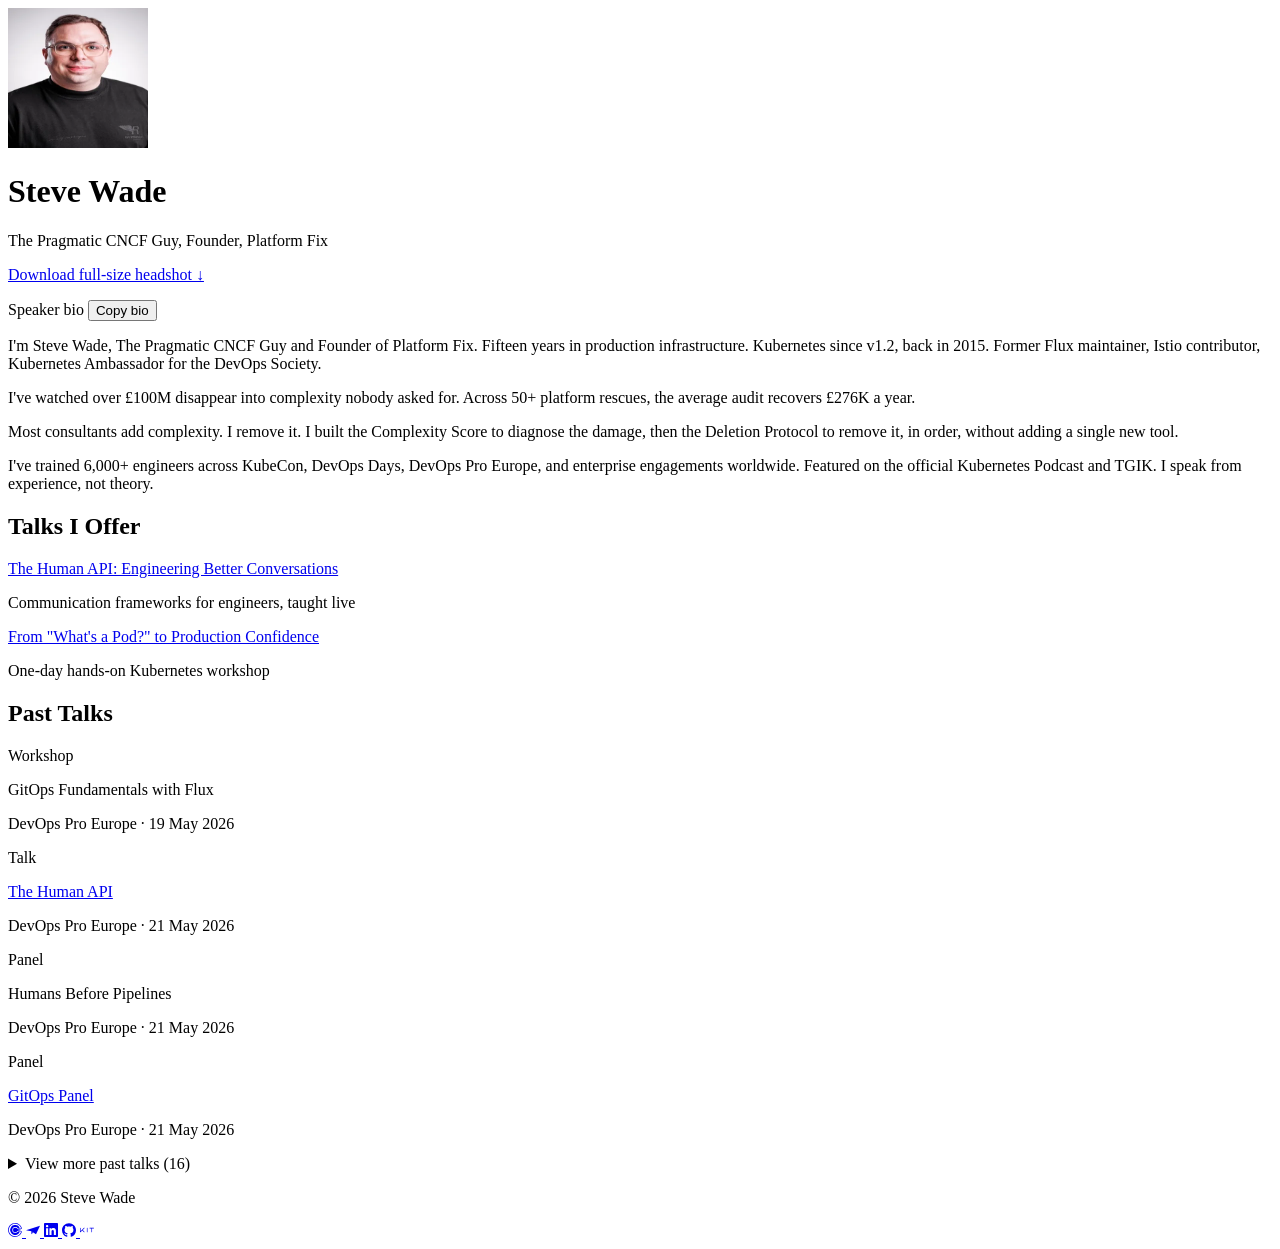
==== commit b94b5f0f: "fix(footer): swap Gmail icon for Minutemailer Steve's preference for the mail icon. mailto link unch" ====
--- a/site/index.html
+++ b/site/index.html
@@ -160,7 +160,7 @@
         <svg role="img" viewBox="0 0 24 24" xmlns="http://www.w3.org/2000/svg" fill="currentColor" width="14" height="14"><title>Calendly</title><path d="M19.655 14.262c.281 0 .557.023.828.064 0 .005-.005.01-.005.014-.105.267-.234.534-.381.786l-1.219 2.106c-1.112 1.936-3.177 3.127-5.411 3.127h-2.432c-2.23 0-4.294-1.191-5.412-3.127l-1.218-2.106a6.251 6.251 0 0 1 0-6.252l1.218-2.106C6.736 4.832 8.8 3.641 11.035 3.641h2.432c2.23 0 4.294 1.191 5.411 3.127l1.219 2.106c.147.252.271.519.381.786 0 .004.005.009.005.014-.267.041-.543.064-.828.064-1.816 0-2.501-.607-3.291-1.306-.764-.676-1.711-1.517-3.44-1.517h-1.029c-1.251 0-2.387.455-3.2 1.278-.796.805-1.233 1.904-1.233 3.099v1.411c0 1.196.437 2.295 1.233 3.099.813.823 1.949 1.278 3.2 1.278h1.034c1.729 0 2.676-.841 3.439-1.517.791-.703 1.471-1.306 3.287-1.301Zm.005-3.237c.399 0 .794-.036 1.179-.11-.002-.004-.002-.01-.002-.014-.073-.414-.193-.823-.349-1.218.731-.12 1.407-.396 1.986-.819 0-.004-.005-.013-.005-.018-.331-1.085-.832-2.101-1.489-3.03-.649-.915-1.435-1.719-2.331-2.395-1.867-1.398-4.088-2.138-6.428-2.138-1.448 0-2.855.28-4.175.841-1.273.543-2.423 1.315-3.407 2.299S2.878 6.552 2.341 7.83c-.557 1.324-.842 2.726-.842 4.175 0 1.448.281 2.855.842 4.174.542 1.274 1.314 2.423 2.298 3.407s2.129 1.761 3.407 2.299c1.324.556 2.727.841 4.175.841 2.34 0 4.561-.74 6.428-2.137a10.815 10.815 0 0 0 2.331-2.396c.652-.929 1.158-1.949 1.489-3.03 0-.004.005-.014.005-.018-.579-.423-1.255-.699-1.986-.819.161-.395.276-.804.349-1.218.005-.009.005-.014.005-.023.869.166 1.692.506 2.404 1.035.685.505.552 1.075.446 1.416C22.184 20.437 17.619 24 12.221 24c-6.625 0-12-5.375-12-12s5.37-12 12-12c5.398 0 9.963 3.563 11.471 8.464.106.341.239.915-.446 1.421-.717.529-1.535.873-2.404 1.034.128.716.128 1.45 0 2.166-.387-.074-.782-.11-1.182-.11-4.184 0-3.968 2.823-6.736 2.823h-1.029c-1.899 0-3.15-1.357-3.15-3.095v-1.411c0-1.738 1.251-3.094 3.15-3.094h1.034c2.768 0 2.552 2.823 6.731 2.827Z"/></svg>
       </a>
       <a href="mailto:steve@platformfix.com" aria-label="Email" title="Email">
-        <svg role="img" viewBox="0 0 24 24" xmlns="http://www.w3.org/2000/svg" fill="currentColor" width="14" height="14"><title>Gmail</title><path d="M24 5.457v13.909c0 .904-.732 1.636-1.636 1.636h-3.819V11.73L12 16.64l-6.545-4.91v9.273H1.636A1.636 1.636 0 0 1 0 19.366V5.457c0-2.023 2.309-3.178 3.927-1.964L5.455 4.64 12 9.548l6.545-4.91 1.528-1.145C21.69 2.28 24 3.434 24 5.457z"/></svg>
+        <svg role="img" viewBox="0 0 24 24" xmlns="http://www.w3.org/2000/svg" fill="currentColor" width="14" height="14"><title>Minutemailer</title><path d="M17.187 19.181L24 4.755 0 12.386l9.196 1.963.043 4.896 2.759-2.617-2.147-2.076 7.336 4.63z"/></svg>
       </a>
       <a href="https://www.linkedin.com/in/stevendavidwade" target="_blank" rel="noopener noreferrer" aria-label="LinkedIn" title="LinkedIn">
         <svg role="img" viewBox="0 0 24 24" xmlns="http://www.w3.org/2000/svg" fill="currentColor" width="14" height="14"><title>LinkedIn</title><path d="M20.447 20.452h-3.554v-5.569c0-1.328-.027-3.037-1.852-3.037-1.853 0-2.136 1.445-2.136 2.939v5.667H9.351V9h3.414v1.561h.046c.477-.9 1.637-1.85 3.37-1.85 3.601 0 4.267 2.37 4.267 5.455v6.286zM5.337 7.433c-1.144 0-2.063-.926-2.063-2.065 0-1.138.92-2.063 2.063-2.063 1.14 0 2.064.925 2.064 2.063 0 1.139-.925 2.065-2.064 2.065zm1.782 13.019H3.555V9h3.564v11.452zM22.225 0H1.771C.792 0 0 .774 0 1.729v20.542C0 23.227.792 24 1.771 24h20.451C23.2 24 24 23.227 24 22.271V1.729C24 .774 23.2 0 22.222 0h.003z"/></svg>
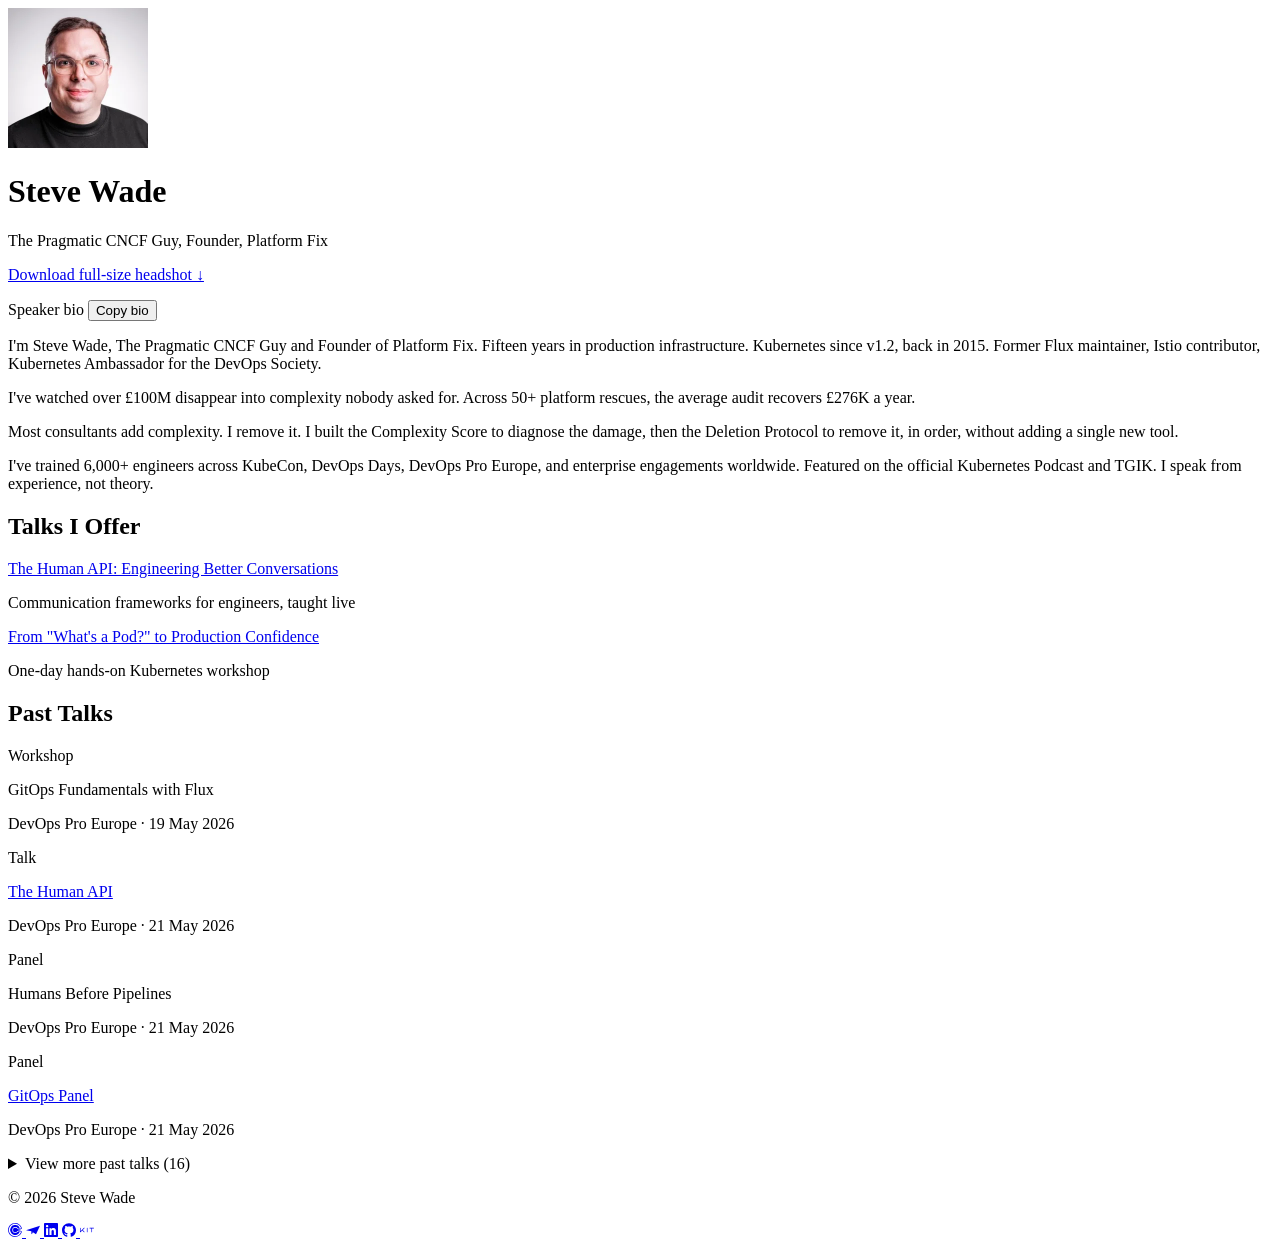
==== commit 2f5287d0: "feat(site): add favicon, fix off-center profile photo Profile photo thumbnail: the source photo is a" ====
--- a/site/index.html
+++ b/site/index.html
@@ -2,6 +2,9 @@
 <html lang="en">
 <head>
 <meta charset="utf-8">
+<link rel="icon" href="/favicon.ico" sizes="any">
+<link rel="icon" href="/favicon.png" type="image/png">
+<link rel="apple-touch-icon" href="/apple-touch-icon.png">
 <title>Steve Wade | Kubernetes &amp; Platform Engineering Speaker</title>
 <meta name="description" content="Steve Wade, Founder of Platform Fix, speaks on Kubernetes, GitOps, and platform engineering. Speaker bio, headshot, and past talks for conference organisers.">
 <meta name="viewport" content="width=device-width, initial-scale=1">
@@ -156,19 +159,19 @@
   <footer class="site-footer">
     <p class="copyright">&copy; 2026 Steve Wade</p>
     <div class="social-icons">
-      <a href="https://calendly.com/platformfixer/conference-speaking-inquiry" target="_blank" rel="noopener noreferrer" aria-label="Book a call" title="Book a Call">
+      <a href="https://calendly.com/platformfixer/conference-speaking-inquiry" target="_blank" rel="noopener noreferrer" aria-label="Book a call" title="Book a Call" data-tooltip="Book a Call">
         <svg role="img" viewBox="0 0 24 24" xmlns="http://www.w3.org/2000/svg" fill="currentColor" width="14" height="14"><title>Calendly</title><path d="M19.655 14.262c.281 0 .557.023.828.064 0 .005-.005.01-.005.014-.105.267-.234.534-.381.786l-1.219 2.106c-1.112 1.936-3.177 3.127-5.411 3.127h-2.432c-2.23 0-4.294-1.191-5.412-3.127l-1.218-2.106a6.251 6.251 0 0 1 0-6.252l1.218-2.106C6.736 4.832 8.8 3.641 11.035 3.641h2.432c2.23 0 4.294 1.191 5.411 3.127l1.219 2.106c.147.252.271.519.381.786 0 .004.005.009.005.014-.267.041-.543.064-.828.064-1.816 0-2.501-.607-3.291-1.306-.764-.676-1.711-1.517-3.44-1.517h-1.029c-1.251 0-2.387.455-3.2 1.278-.796.805-1.233 1.904-1.233 3.099v1.411c0 1.196.437 2.295 1.233 3.099.813.823 1.949 1.278 3.2 1.278h1.034c1.729 0 2.676-.841 3.439-1.517.791-.703 1.471-1.306 3.287-1.301Zm.005-3.237c.399 0 .794-.036 1.179-.11-.002-.004-.002-.01-.002-.014-.073-.414-.193-.823-.349-1.218.731-.12 1.407-.396 1.986-.819 0-.004-.005-.013-.005-.018-.331-1.085-.832-2.101-1.489-3.03-.649-.915-1.435-1.719-2.331-2.395-1.867-1.398-4.088-2.138-6.428-2.138-1.448 0-2.855.28-4.175.841-1.273.543-2.423 1.315-3.407 2.299S2.878 6.552 2.341 7.83c-.557 1.324-.842 2.726-.842 4.175 0 1.448.281 2.855.842 4.174.542 1.274 1.314 2.423 2.298 3.407s2.129 1.761 3.407 2.299c1.324.556 2.727.841 4.175.841 2.34 0 4.561-.74 6.428-2.137a10.815 10.815 0 0 0 2.331-2.396c.652-.929 1.158-1.949 1.489-3.03 0-.004.005-.014.005-.018-.579-.423-1.255-.699-1.986-.819.161-.395.276-.804.349-1.218.005-.009.005-.014.005-.023.869.166 1.692.506 2.404 1.035.685.505.552 1.075.446 1.416C22.184 20.437 17.619 24 12.221 24c-6.625 0-12-5.375-12-12s5.37-12 12-12c5.398 0 9.963 3.563 11.471 8.464.106.341.239.915-.446 1.421-.717.529-1.535.873-2.404 1.034.128.716.128 1.45 0 2.166-.387-.074-.782-.11-1.182-.11-4.184 0-3.968 2.823-6.736 2.823h-1.029c-1.899 0-3.15-1.357-3.15-3.095v-1.411c0-1.738 1.251-3.094 3.15-3.094h1.034c2.768 0 2.552 2.823 6.731 2.827Z"/></svg>
       </a>
-      <a href="mailto:steve@platformfix.com" aria-label="Email" title="Email">
+      <a href="mailto:steve@platformfix.com" aria-label="Email" title="Email" data-tooltip="Email">
         <svg role="img" viewBox="0 0 24 24" xmlns="http://www.w3.org/2000/svg" fill="currentColor" width="14" height="14"><title>Minutemailer</title><path d="M17.187 19.181L24 4.755 0 12.386l9.196 1.963.043 4.896 2.759-2.617-2.147-2.076 7.336 4.63z"/></svg>
       </a>
-      <a href="https://www.linkedin.com/in/stevendavidwade" target="_blank" rel="noopener noreferrer" aria-label="LinkedIn" title="LinkedIn">
+      <a href="https://www.linkedin.com/in/stevendavidwade" target="_blank" rel="noopener noreferrer" aria-label="LinkedIn" title="LinkedIn" data-tooltip="LinkedIn">
         <svg role="img" viewBox="0 0 24 24" xmlns="http://www.w3.org/2000/svg" fill="currentColor" width="14" height="14"><title>LinkedIn</title><path d="M20.447 20.452h-3.554v-5.569c0-1.328-.027-3.037-1.852-3.037-1.853 0-2.136 1.445-2.136 2.939v5.667H9.351V9h3.414v1.561h.046c.477-.9 1.637-1.85 3.37-1.85 3.601 0 4.267 2.37 4.267 5.455v6.286zM5.337 7.433c-1.144 0-2.063-.926-2.063-2.065 0-1.138.92-2.063 2.063-2.063 1.14 0 2.064.925 2.064 2.063 0 1.139-.925 2.065-2.064 2.065zm1.782 13.019H3.555V9h3.564v11.452zM22.225 0H1.771C.792 0 0 .774 0 1.729v20.542C0 23.227.792 24 1.771 24h20.451C23.2 24 24 23.227 24 22.271V1.729C24 .774 23.2 0 22.222 0h.003z"/></svg>
       </a>
-      <a href="https://github.com/swade1987" target="_blank" rel="noopener noreferrer" aria-label="GitHub" title="GitHub">
+      <a href="https://github.com/swade1987" target="_blank" rel="noopener noreferrer" aria-label="GitHub" title="GitHub" data-tooltip="GitHub">
         <svg role="img" viewBox="0 0 24 24" xmlns="http://www.w3.org/2000/svg" fill="currentColor" width="14" height="14"><title>GitHub</title><path d="M12 .297c-6.63 0-12 5.373-12 12 0 5.303 3.438 9.8 8.205 11.385.6.113.82-.258.82-.577 0-.285-.01-1.04-.015-2.04-3.338.724-4.042-1.61-4.042-1.61C4.422 18.07 3.633 17.7 3.633 17.7c-1.087-.744.084-.729.084-.729 1.205.084 1.838 1.236 1.838 1.236 1.07 1.835 2.809 1.305 3.495.998.108-.776.417-1.305.76-1.605-2.665-.3-5.466-1.332-5.466-5.93 0-1.31.465-2.38 1.235-3.22-.135-.303-.54-1.523.105-3.176 0 0 1.005-.322 3.3 1.23.96-.267 1.98-.399 3-.405 1.02.006 2.04.138 3 .405 2.28-1.552 3.285-1.23 3.285-1.23.645 1.653.24 2.873.12 3.176.765.84 1.23 1.91 1.23 3.22 0 4.61-2.805 5.625-5.475 5.92.42.36.81 1.096.81 2.22 0 1.606-.015 2.896-.015 3.286 0 .315.21.69.825.57C20.565 22.092 24 17.592 24 12.297c0-6.627-5.373-12-12-12"/></svg>
       </a>
-      <a href="https://newsletter.platformfix.com/?utm_source=conference&amp;utm_campaign=speaking-site" target="_blank" rel="noopener noreferrer" aria-label="Weekly Newsletter" title="Weekly Newsletter (Kit)">
+      <a href="https://newsletter.platformfix.com/?utm_source=conference&amp;utm_campaign=speaking-site" target="_blank" rel="noopener noreferrer" aria-label="Weekly Newsletter" title="Weekly Newsletter (Kit)" data-tooltip="Newsletter">
         <svg role="img" viewBox="0 0 24 24" xmlns="http://www.w3.org/2000/svg" fill="currentColor" width="14" height="14"><title>Kit</title><path d="m3.5 11.633-2.434 2.408V8.687a.53.53 0 0 0-.533-.527.53.53 0 0 0-.533.527v6.624a.528.528 0 0 0 .532.526.533.533 0 0 0 .377-.153l2.974-2.939 2.974 2.94a.535.535 0 0 0 .754 0 .522.522 0 0 0 0-.746l-2.974-2.938L7.61 9.06a.522.522 0 0 0 0-.745.538.538 0 0 0-.753 0l-3.344 3.307c-.003 0-.005.003-.007.005l-.007.006v-.001zm8.826 4.206a.53.53 0 0 1-.533-.526V8.688a.53.53 0 0 1 .533-.528.53.53 0 0 1 .533.528v6.624a.53.53 0 0 1-.533.526v.001zm7.257-6.624v6.098c0 .29.238.526.532.526a.53.53 0 0 0 .533-.526V9.215h2.818A.53.53 0 0 0 24 8.688a.53.53 0 0 0-.533-.527h-6.702a.53.53 0 0 0-.533.527.53.53 0 0 0 .533.527h2.819-.001z"/></svg>
       </a>
     </div>
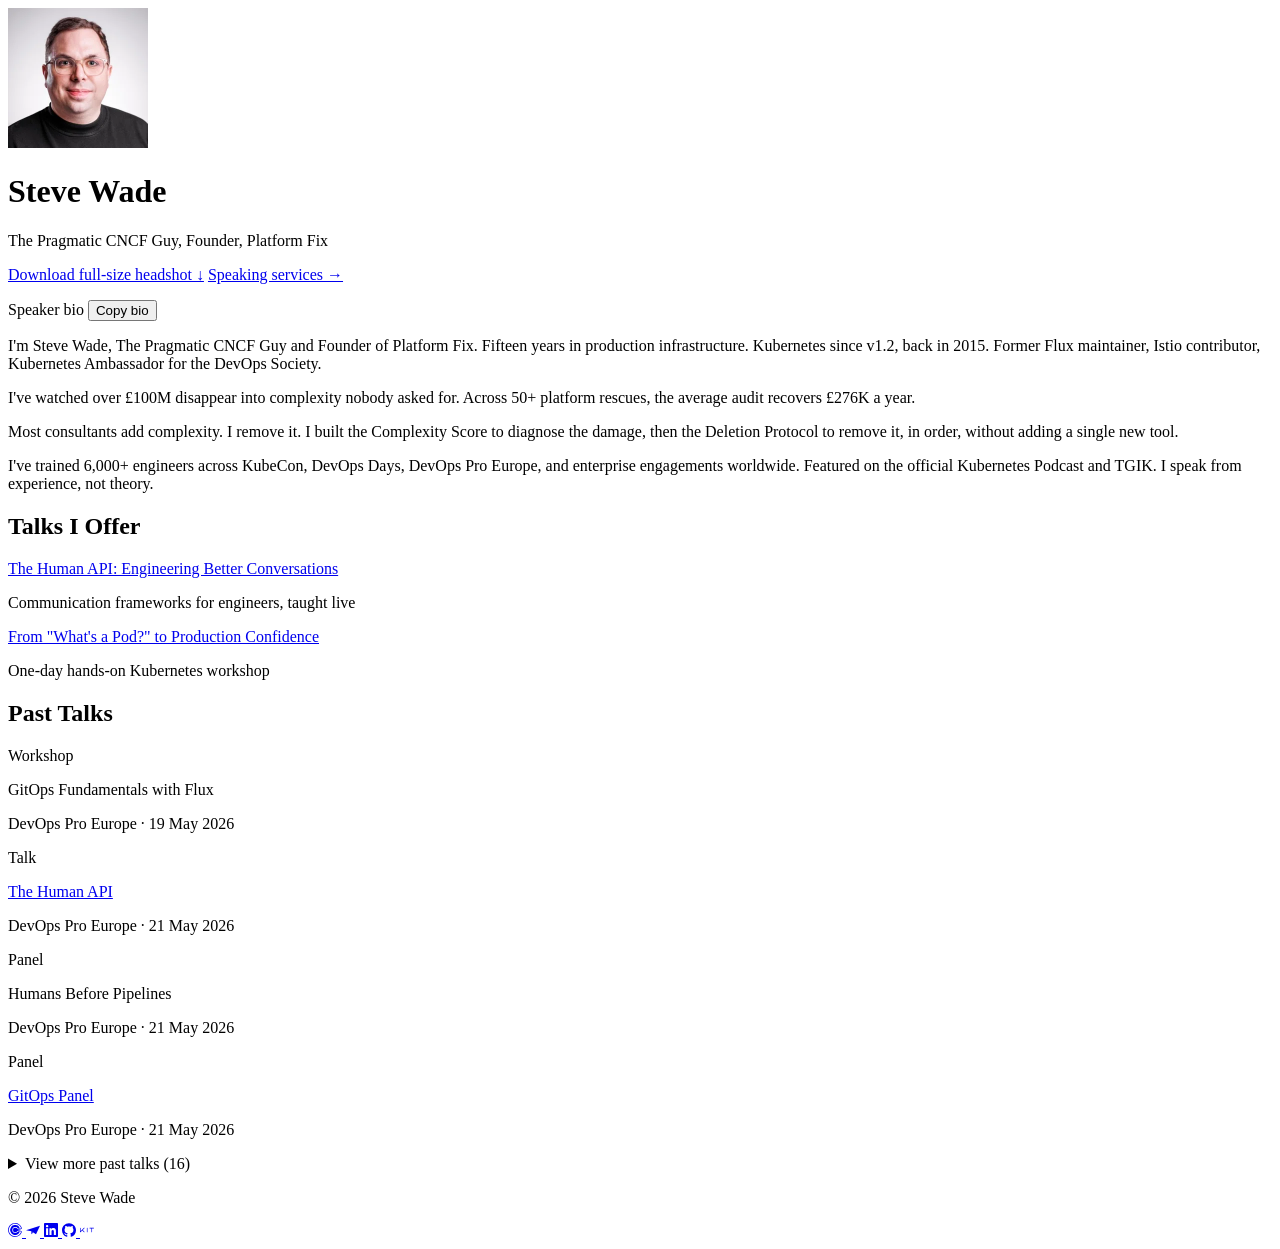
==== commit 5ac57f0e: "feat(site): add speaking services page Signed-off-by: Steven Wade <steven@stevenwade.co.uk>" ====
--- a/site/index.html
+++ b/site/index.html
@@ -47,7 +47,7 @@
     <div>
       <h1>Steve Wade</h1>
       <p class="tagline">The Pragmatic CNCF Guy, Founder, Platform Fix</p>
-      <p class="download-link"><a class="btn" href="headshot.jpg" download="steve-wade-headshot.jpg">Download full-size headshot &darr;</a></p>
+      <p class="download-link"><a class="btn" href="headshot.jpg" download="steve-wade-headshot.jpg">Download full-size headshot &darr;</a> <a class="btn" href="/services/">Speaking services &rarr;</a></p>
     </div>
   </div>
 
